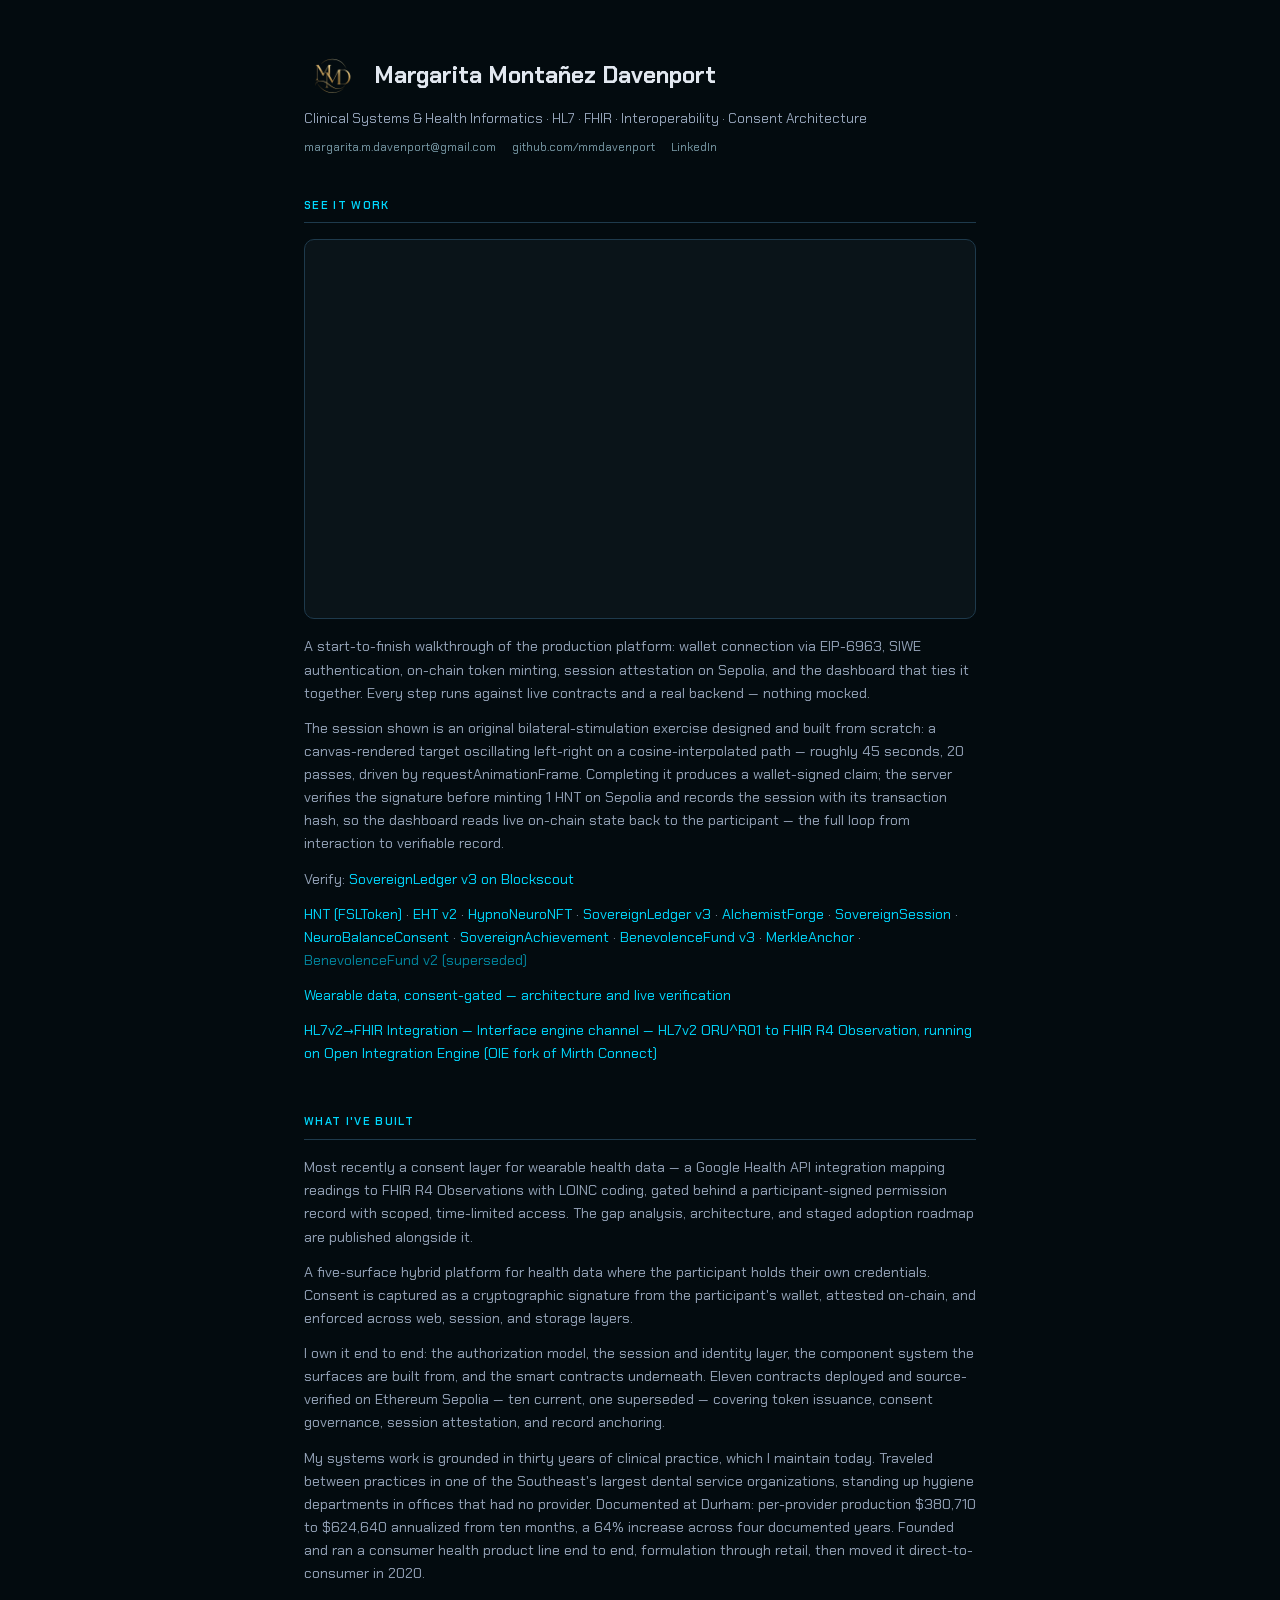
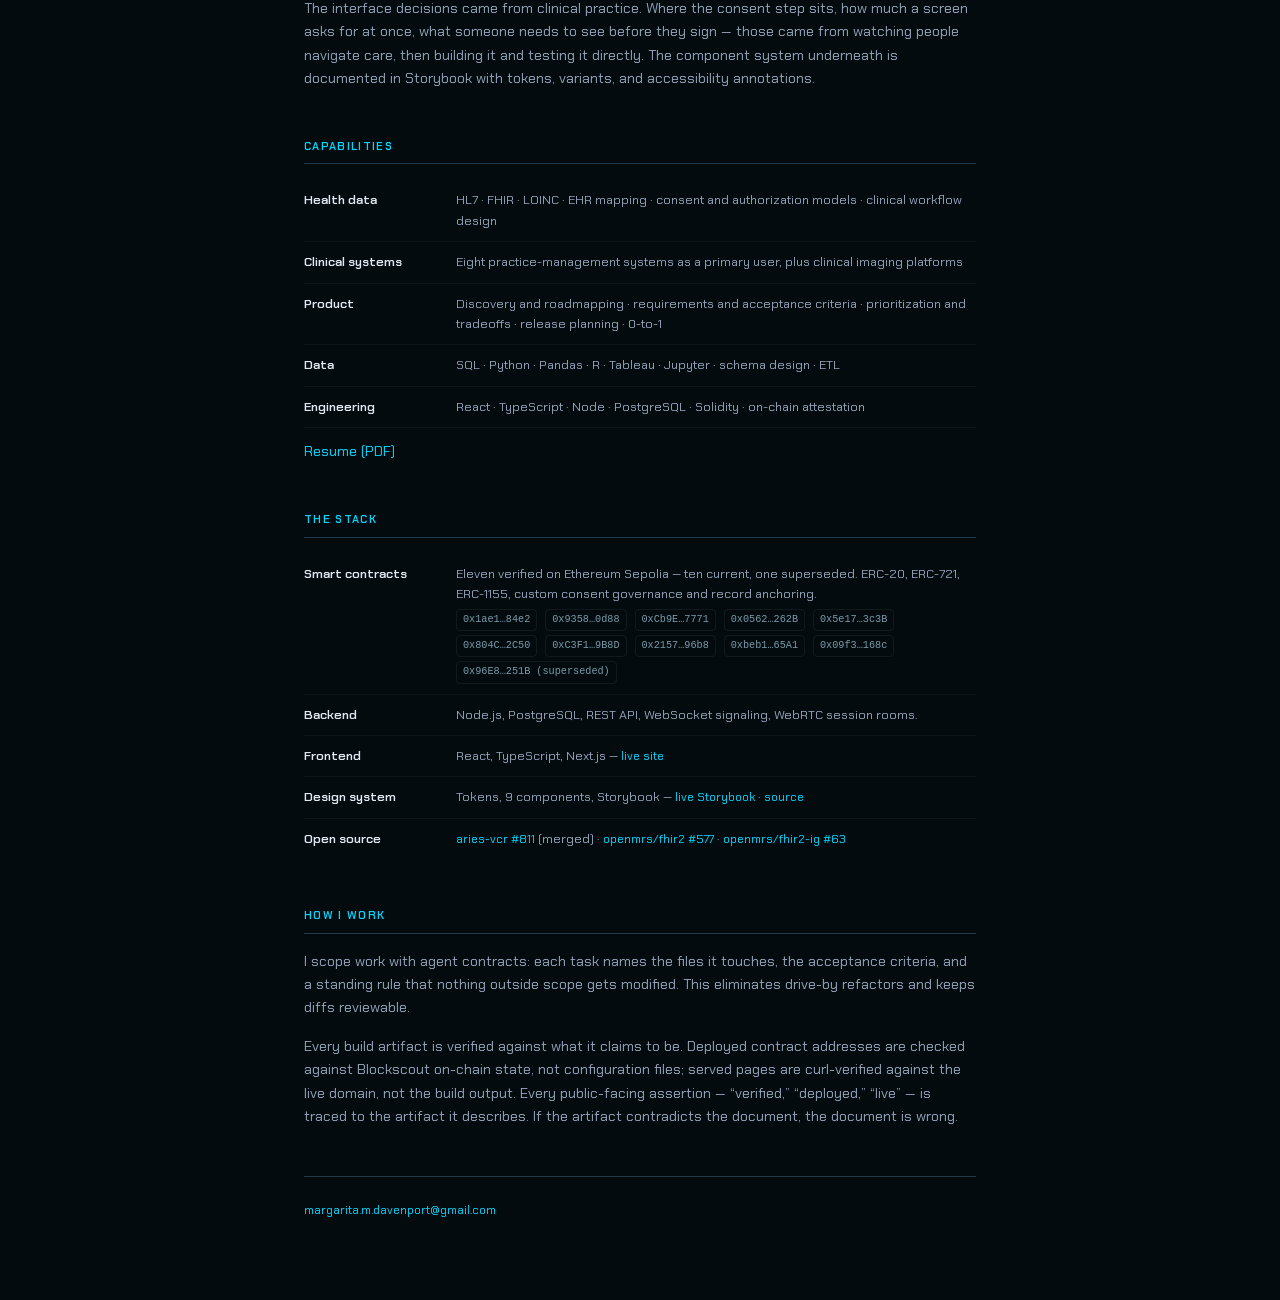
==== index.html @ b3145456 "SovereignLedger v3 address and Blockscout link (v2 superseded) Co-Authored-By: Claude Opus 5.5 (1M c" ====
<!DOCTYPE html>
<html lang="en">
<head>
<meta charset="UTF-8">
<meta name="viewport" content="width=device-width, initial-scale=1.0">
<title>Margarita Montañez Davenport</title>
<link href="https://fonts.googleapis.com/css2?family=Chakra+Petch:wght@400;500;600;700&display=swap" rel="stylesheet">
<link rel="stylesheet" href="style.css">
</head>
<body>

<!-- 1. HEADER -->
<header>
  <div class="brand">
    <a href="/"><img src="assets/mmd-monogram.webp" alt="MMD monogram" width="56" height="56"></a>
    <h1>Margarita Montañez Davenport</h1>
  </div>
  <div class="subtitle">Clinical Systems &amp; Health Informatics · HL7 · FHIR · Interoperability · Consent Architecture</div>
  <div class="contact">
    <a href="mailto:margarita.m.davenport@gmail.com">margarita.m.davenport@gmail.com</a>
    <a href="https://github.com/mmdavenport" target="_blank" rel="noopener">github.com/mmdavenport</a>
    <a href="https://www.linkedin.com/in/mmdavenport" target="_blank" rel="noopener">LinkedIn</a>
  </div>
</header>

<!-- 2. SEE IT WORK -->
<section>
  <h2>See it work</h2>
  <div class="video-wrap">
    <iframe src="https://www.youtube-nocookie.com/embed/gqpqlrMfXGo" title="Full-stack walkthrough" allow="autoplay; encrypted-media" allowfullscreen loading="lazy"></iframe>
  </div>
  <p>
    A start-to-finish walkthrough of the production platform: wallet
    connection via EIP-6963, SIWE authentication, on-chain token minting,
    session attestation on Sepolia, and the dashboard that ties it together.
    Every step runs against live contracts and a real backend &mdash; nothing
    mocked.
  </p>
  <p>
    The session shown is an original bilateral-stimulation exercise designed and
    built from scratch: a canvas-rendered target oscillating left-right on a
    cosine-interpolated path &mdash; roughly 45 seconds, 20 passes, driven by
    requestAnimationFrame. Completing it produces a wallet-signed claim; the
    server verifies the signature before minting 1 HNT on Sepolia and records the
    session with its transaction hash, so the dashboard reads live on-chain state
    back to the participant &mdash; the full loop from interaction to verifiable record.
  </p>
  <p>
    Verify: <a href="https://eth-sepolia.blockscout.com/address/0x0562E4BD813250C65518e911d8624A8A8415262B" target="_blank" rel="noopener">SovereignLedger v3 on Blockscout</a>
  </p>
  <p style="font-size:0.85rem">
    <a href="https://eth-sepolia.blockscout.com/address/0x1ae1e10929f008d1f9883ce574a318abd86084e2" target="_blank" rel="noopener">HNT (FSLToken)</a> &middot;
    <a href="https://eth-sepolia.blockscout.com/address/0x93583a7A24e50075c79b06db0be8Cf4D45B0bd88" target="_blank" rel="noopener">EHT v2</a> &middot;
    <a href="https://eth-sepolia.blockscout.com/address/0xCb9EcB00574DB29976c7C54045d443666D5C7771" target="_blank" rel="noopener">HypnoNeuroNFT</a> &middot;
    <a href="https://eth-sepolia.blockscout.com/address/0x0562E4BD813250C65518e911d8624A8A8415262B" target="_blank" rel="noopener">SovereignLedger v3</a> &middot;
    <a href="https://eth-sepolia.blockscout.com/address/0x5e1757441D7d4a29788e6A59892d9F159DAB3c3B" target="_blank" rel="noopener">AlchemistForge</a> &middot;
    <a href="https://eth-sepolia.blockscout.com/address/0xbeb13A360C6F0C77Ea3af3650Ab9762a1B9965A1" target="_blank" rel="noopener">SovereignSession</a> &middot;
    <a href="https://eth-sepolia.blockscout.com/address/0x21571805e57f792b66604b140a45D8C1b2E196b8" target="_blank" rel="noopener">NeuroBalanceConsent</a> &middot;
    <a href="https://eth-sepolia.blockscout.com/address/0xC3F11d2F1F12bB96b9DCF7e8f85e9704D2869B8D" target="_blank" rel="noopener">SovereignAchievement</a> &middot;
    <a href="https://eth-sepolia.blockscout.com/address/0x804C41CA6A688a33A0FC33F8B13Dab5C02Fa2C50" target="_blank" rel="noopener">BenevolenceFund v3</a> &middot;
    <a href="https://eth-sepolia.blockscout.com/address/0x09f318717B44a22919Bd0B0EA445A41Ad889168c" target="_blank" rel="noopener">MerkleAnchor</a> &middot;
    <a href="https://eth-sepolia.blockscout.com/address/0x96E8006a1fBB693B55fFf6254B8BF19EC605251B" target="_blank" rel="noopener" style="opacity:0.6">BenevolenceFund v2 (superseded)</a>
  </p>
  <p style="font-size:0.85rem">
    <a href="https://wearable-fhir.vercel.app" target="_blank" rel="noopener">Wearable data, consent-gated &mdash; architecture and live verification</a>
  </p>
  <p style="font-size:0.85rem">
    <a href="https://evidence.futuresystemslab.io/hl7-fhir" target="_blank" rel="noopener">HL7v2→FHIR Integration &mdash; Interface engine channel — HL7v2 ORU^R01 to FHIR R4 Observation, running on Open Integration Engine (OIE fork of Mirth Connect)</a>
  </p>
</section>

<!-- WHAT I'VE BUILT -->
<section>
  <h2>What I've built</h2>
  <p>
    Most recently a consent layer for wearable health data — a Google Health API integration mapping readings to FHIR R4 Observations with LOINC coding, gated behind a participant-signed permission record with scoped, time-limited access. The gap analysis, architecture, and staged adoption roadmap are published alongside it.
  </p>
  <p>
    A five-surface hybrid platform for health data where the participant holds
    their own credentials. Consent is captured as a cryptographic signature
    from the participant's wallet, attested on-chain, and enforced across
    web, session, and storage layers.
  </p>
  <p>
    I own it end to end: the authorization model, the session and identity
    layer, the component system the surfaces are built from, and the smart
    contracts underneath. Eleven contracts deployed and source-verified on Ethereum Sepolia &mdash;
    ten current, one superseded &mdash; covering token issuance, consent
    governance, session attestation, and record anchoring.
  </p>
  <p>
    My systems work is grounded in thirty years of clinical practice, which I maintain today. Traveled between practices in one of the Southeast's largest dental service organizations, standing up hygiene departments in offices that had no provider. Documented at Durham: per-provider production $380,710 to $624,640 annualized from ten months, a 64% increase across four documented years. Founded and ran a consumer health product line end to end, formulation through retail, then moved it direct-to-consumer in 2020.
  </p>
  <p>
    The interface decisions came from clinical practice. Where the consent step sits, how much a screen asks
    for at once, what someone needs to see before they sign &mdash; those came
    from watching people navigate care, then building it and testing it
    directly. The component system underneath is documented in Storybook
    with tokens, variants, and accessibility annotations.
  </p>
</section>

<!-- CAPABILITIES -->
<section>
  <h2>Capabilities</h2>
  <div class="stack-row">
    <div class="stack-label">Health data</div>
    <div class="stack-detail">HL7 · FHIR · LOINC · EHR mapping · consent and authorization models · clinical workflow design</div>
  </div>
  <div class="stack-row">
    <div class="stack-label">Clinical systems</div>
    <div class="stack-detail">Eight practice-management systems as a primary user, plus clinical imaging platforms</div>
  </div>
  <div class="stack-row">
    <div class="stack-label">Product</div>
    <div class="stack-detail">Discovery and roadmapping · requirements and acceptance criteria · prioritization and tradeoffs · release planning · 0-to-1</div>
  </div>
  <div class="stack-row">
    <div class="stack-label">Data</div>
    <div class="stack-detail">SQL · Python · Pandas · R · Tableau · Jupyter · schema design · ETL</div>
  </div>
  <div class="stack-row">
    <div class="stack-label">Engineering</div>
    <div class="stack-detail">React · TypeScript · Node · PostgreSQL · Solidity · on-chain attestation</div>
  </div>
  <p style="margin-top:12px"><a href="/resume.pdf" target="_blank" rel="noopener">Resume (PDF)</a></p>
</section>

<!-- 3. THE STACK -->
<section>
  <h2>The stack</h2>

  <div class="stack-row">
    <div class="stack-label">Smart contracts</div>
    <div class="stack-detail">
      Eleven verified on Ethereum Sepolia &mdash; ten current, one superseded. ERC-20, ERC-721, ERC-1155, custom consent governance and record anchoring.
      <div class="contracts">
        <a href="https://eth-sepolia.blockscout.com/address/0x1ae1e10929f008d1f9883ce574a318abd86084e2" target="_blank" title="HypnoNeuroToken (ERC-20)">0x1ae1…84e2</a>
        <a href="https://eth-sepolia.blockscout.com/address/0x93583a7A24e50075c79b06db0be8Cf4D45B0bd88" target="_blank" title="EHTv2 (ERC-20)">0x9358…0d88</a>
        <a href="https://eth-sepolia.blockscout.com/address/0xCb9EcB00574DB29976c7C54045d443666D5C7771" target="_blank" title="HypnoNeuroNFT (ERC-721)">0xCb9E…7771</a>
        <a href="https://eth-sepolia.blockscout.com/address/0x0562E4BD813250C65518e911d8624A8A8415262B" target="_blank" title="Session attestation">0x0562…262B</a>
        <a href="https://eth-sepolia.blockscout.com/address/0x5e1757441D7d4a29788e6A59892d9F159DAB3c3B" target="_blank" title="AlchemistForge">0x5e17…3c3B</a>
        <a href="https://eth-sepolia.blockscout.com/address/0x804C41CA6A688a33A0FC33F8B13Dab5C02Fa2C50" target="_blank" title="BenevolenceFund v3">0x804C…2C50</a>
        <a href="https://eth-sepolia.blockscout.com/address/0xC3F11d2F1F12bB96b9DCF7e8f85e9704D2869B8D" target="_blank" title="Achievement credentials (ERC-1155)">0xC3F1…9B8D</a>
        <a href="https://eth-sepolia.blockscout.com/address/0x21571805e57f792b66604b140a45D8C1b2E196b8" target="_blank" title="NeuroBalanceConsent">0x2157…96b8</a>
        <a href="https://eth-sepolia.blockscout.com/address/0xbeb13A360C6F0C77Ea3af3650Ab9762a1B9965A1" target="_blank" title="SovereignSession">0xbeb1…65A1</a>
        <a href="https://eth-sepolia.blockscout.com/address/0x09f318717B44a22919Bd0B0EA445A41Ad889168c" target="_blank" title="MerkleAnchor">0x09f3…168c</a>
        <a href="https://eth-sepolia.blockscout.com/address/0x96E8006a1fBB693B55fFf6254B8BF19EC605251B" target="_blank" title="BenevolenceFund v2 (superseded)">0x96E8…251B (superseded)</a>
      </div>
    </div>
  </div>

  <div class="stack-row">
    <div class="stack-label">Backend</div>
    <div class="stack-detail">Node.js, PostgreSQL, REST API, WebSocket signaling, WebRTC session rooms.</div>
  </div>

  <div class="stack-row">
    <div class="stack-label">Frontend</div>
    <div class="stack-detail">
      React, TypeScript, Next.js &mdash;
      <a href="https://encrypthealth.io" target="_blank" rel="noopener">live site</a>
    </div>
  </div>

  <div class="stack-row">
    <div class="stack-label">Design system</div>
    <div class="stack-detail">
      Tokens, 9 components, Storybook &mdash;
      <a href="https://ui-kit-lime-tau.vercel.app" target="_blank" rel="noopener">live Storybook</a>
      &middot;
      <a href="https://github.com/mmdavenport/ui-kit" target="_blank" rel="noopener">source</a>
    </div>
  </div>

  <div class="stack-row">
    <div class="stack-label">Open source</div>
    <div class="stack-detail">
      <a href="https://github.com/bcgov/aries-vcr/pull/811" target="_blank" rel="noopener">aries-vcr #811</a> (merged) &middot;
      <a href="https://github.com/openmrs/openmrs-module-fhir2/pull/577" target="_blank" rel="noopener">openmrs/fhir2 #577</a> &middot;
      <a href="https://github.com/openmrs/openmrs-contrib-fhir2-ig/pull/63" target="_blank" rel="noopener">openmrs/fhir2-ig #63</a>
    </div>
  </div>
</section>

<!-- 4. HOW I WORK -->
<section class="method">
  <h2>How I work</h2>
  <p>
    I scope work with agent contracts: each task names the files it touches,
    the acceptance criteria, and a standing rule that nothing outside scope
    gets modified. This eliminates drive-by refactors and keeps diffs
    reviewable.
  </p>
  <p>
    Every build artifact is verified against what it claims to be. Deployed
    contract addresses are checked against Blockscout on-chain state, not
    configuration files; served pages are curl-verified against the live domain,
    not the build output. Every public-facing assertion &mdash;
    &ldquo;verified,&rdquo; &ldquo;deployed,&rdquo; &ldquo;live&rdquo; &mdash;
    is traced to the artifact it describes. If the artifact contradicts the
    document, the document is wrong.
  </p>
</section>

<!-- 5. FOOTER -->
<footer>
  <a href="mailto:margarita.m.davenport@gmail.com">margarita.m.davenport@gmail.com</a>
</footer>

</body>
</html>
---- style.css ----
*, *::before, *::after { box-sizing: border-box; margin: 0; padding: 0; }

:root {
  --navy: #0B1120;
  --dark: #030B0F;
  --card: #0A1419;
  --cyan: #00F0FF;
  --accent: #00D9FF;
  --gold: #F2C94C;
  --green: #22C55E;
  --red: #FF4444;
  --fg: #E2E8F0;
  --muted: #94A3B8;
  --dim: #7A9BA8;
  --border: #1E3A4C;
  --font: 'Chakra Petch', system-ui, sans-serif;
  --mono: 'Courier New', monospace;
}

html { font-size: 17px; }

body {
  background: var(--dark);
  color: var(--fg);
  font-family: var(--font);
  line-height: 1.6;
  -webkit-font-smoothing: antialiased;
  max-width: 720px;
  margin: 0 auto;
  padding: 48px 24px 80px;
}

a { color: var(--accent); text-decoration: none; }
a:hover { text-decoration: underline; }

h1 {
  font-size: 1.375rem;
  font-weight: 700;
  color: var(--fg);
  margin-bottom: 4px;
}

h2 {
  font-size: 0.65rem;
  font-weight: 600;
  letter-spacing: 0.12em;
  text-transform: uppercase;
  color: var(--accent);
  margin-bottom: 16px;
  padding-bottom: 8px;
  border-bottom: 1px solid var(--border);
}

p { font-size: 0.85rem; color: var(--muted); margin-bottom: 12px; }

section { margin-bottom: 48px; }

.contact {
  font-size: 0.7rem;
  color: var(--dim);
  display: flex;
  flex-wrap: wrap;
  gap: 6px 16px;
  margin-top: 6px;
  margin-bottom: 40px;
}

.contact a { color: var(--dim); }
.contact a:hover { color: var(--accent); }

.brand {
  display: flex;
  align-items: center;
  gap: 14px;
  margin-bottom: 4px;
}
.brand img { display: block; height: 56px; width: auto; }
.brand h1 { margin-bottom: 0; }

.subtitle {
  font-size: 0.8rem;
  color: var(--muted);
  font-weight: 400;
  margin-bottom: 8px;
}

.video-wrap {
  position: relative;
  width: 100%;
  padding-top: 56.25%;
  background: var(--card);
  border: 1px solid var(--border);
  border-radius: 10px;
  overflow: hidden;
  margin-bottom: 16px;
}
.video-wrap iframe {
  position: absolute;
  inset: 0;
  width: 100%;
  height: 100%;
  border: none;
}

.stack-row {
  display: flex;
  gap: 12px;
  align-items: baseline;
  padding: 10px 0;
  border-bottom: 1px solid rgba(255,255,255,0.04);
  font-size: 0.8rem;
}
.stack-row:last-child { border-bottom: none; }

.stack-label {
  color: var(--fg);
  font-weight: 600;
  width: 140px;
  flex-shrink: 0;
  font-size: 0.75rem;
}
.stack-detail { color: var(--muted); font-size: 0.75rem; }
.stack-detail a { font-size: 0.7rem; }

.contracts {
  display: flex;
  flex-wrap: wrap;
  gap: 4px 8px;
  margin-top: 4px;
}
.contracts a {
  font-family: var(--mono);
  font-size: 0.6rem;
  color: var(--dim);
  padding: 2px 6px;
  border: 1px solid rgba(255,255,255,0.06);
  border-radius: 4px;
}
.contracts a:hover { color: var(--accent); border-color: rgba(0,240,255,0.2); text-decoration: none; }

.method p { margin-bottom: 16px; }

footer {
  margin-top: 48px;
  padding-top: 24px;
  border-top: 1px solid var(--border);
  font-size: 0.7rem;
  color: var(--dim);
}

@media (max-width: 600px) {
  body { padding: 24px 16px 60px; }
  .stack-row { flex-direction: column; gap: 2px; }
  .stack-label { width: auto; }
}
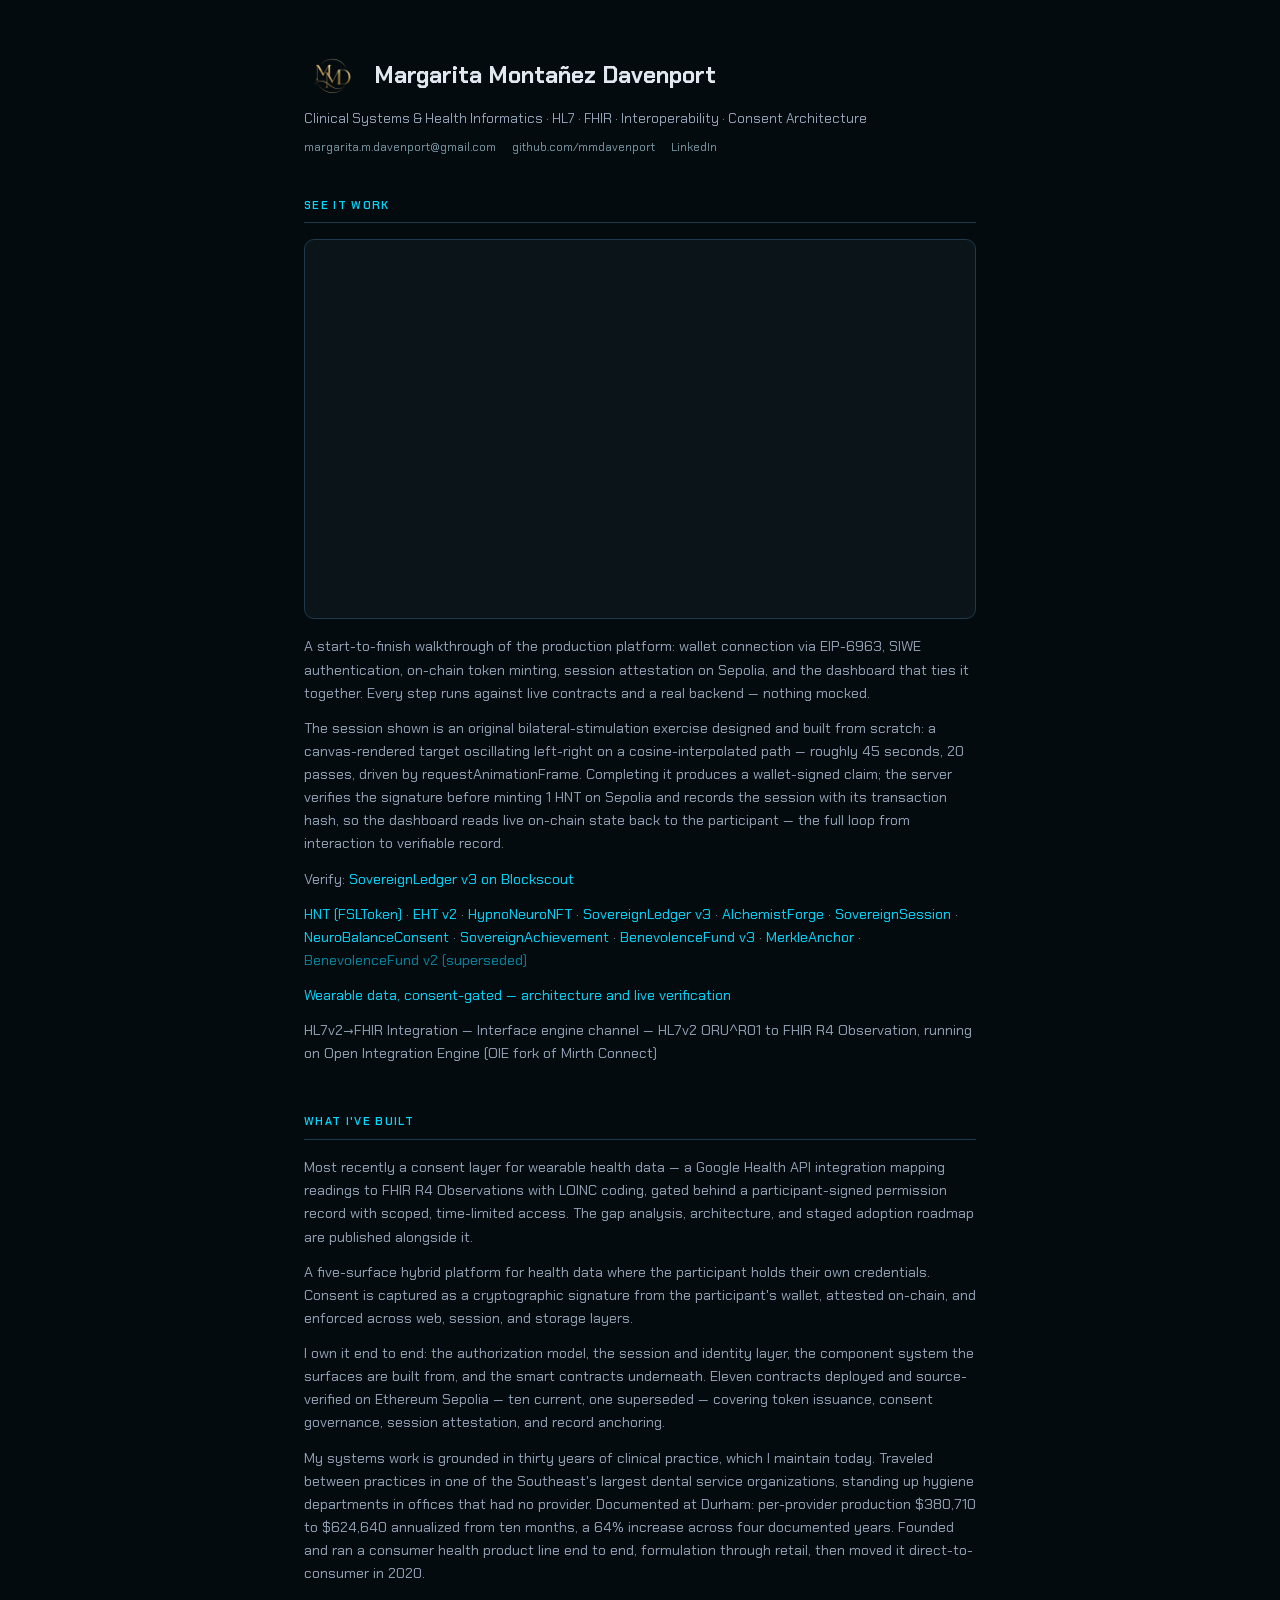
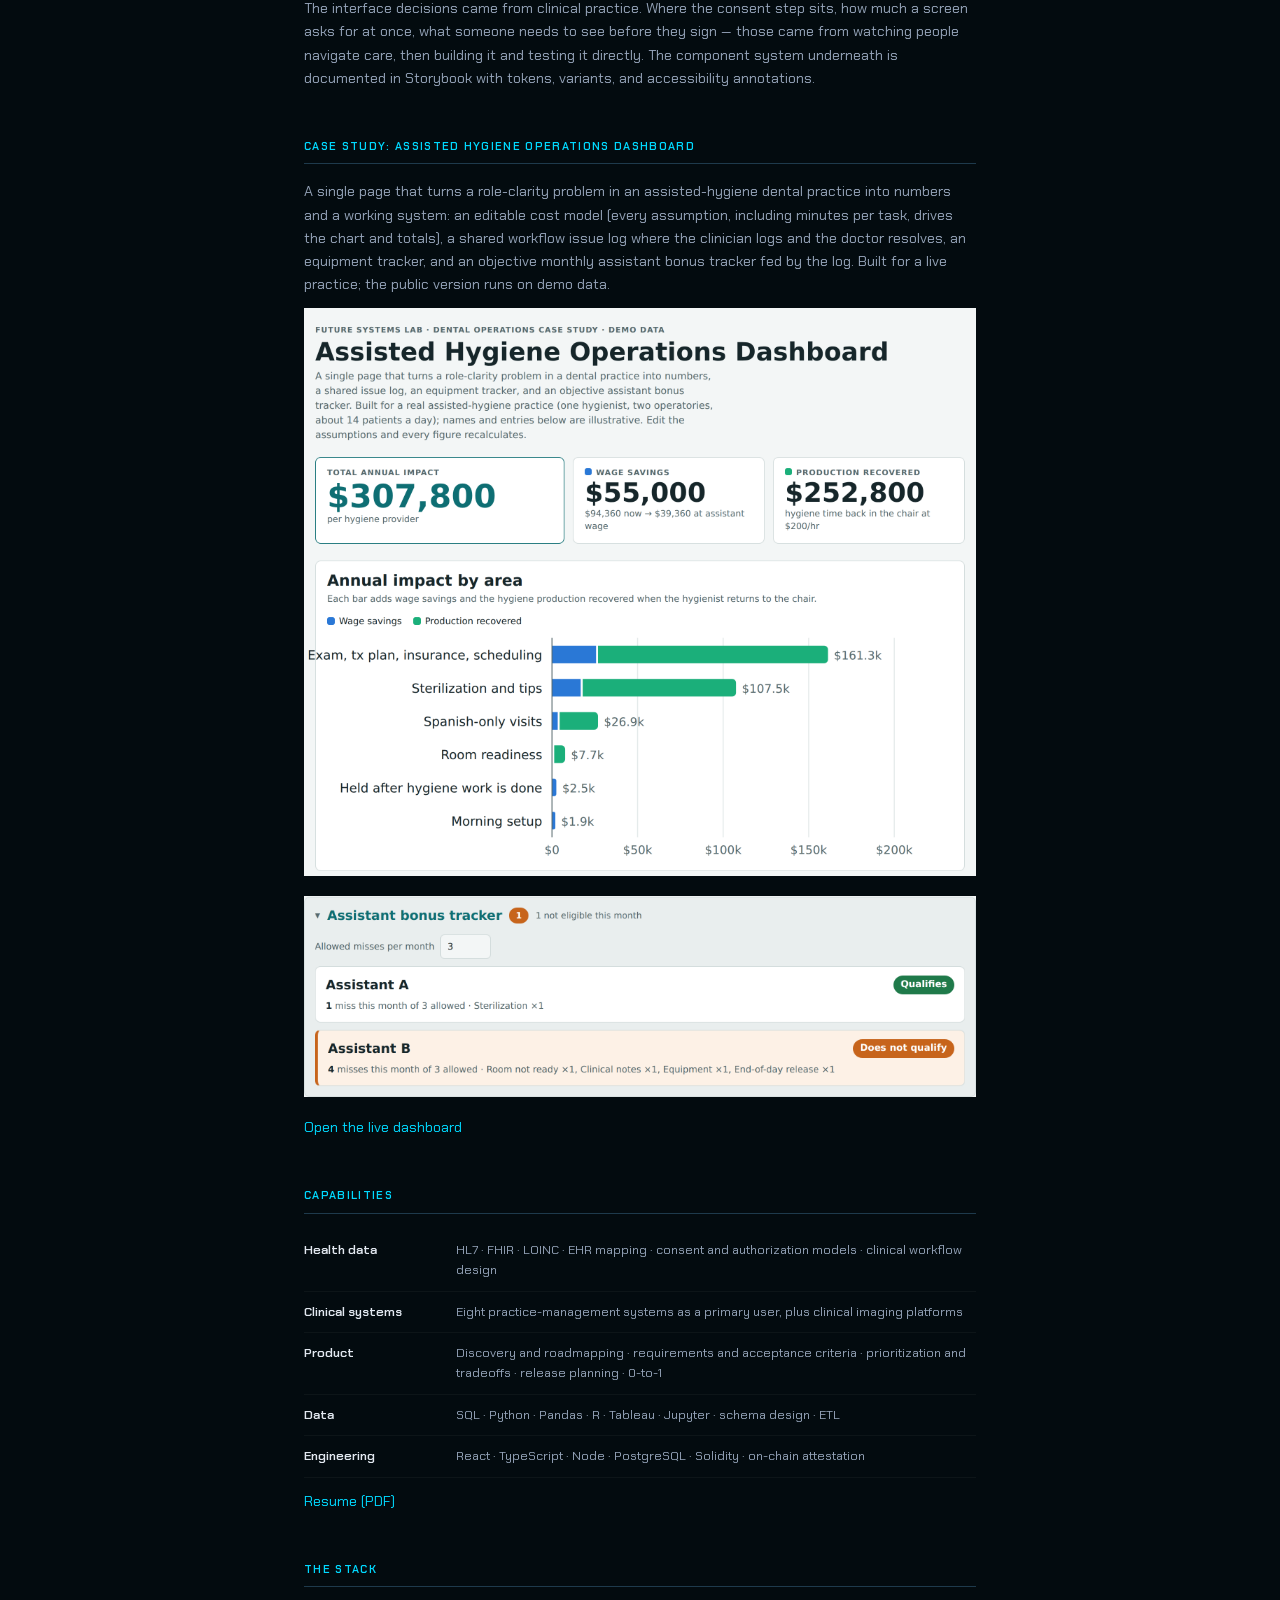
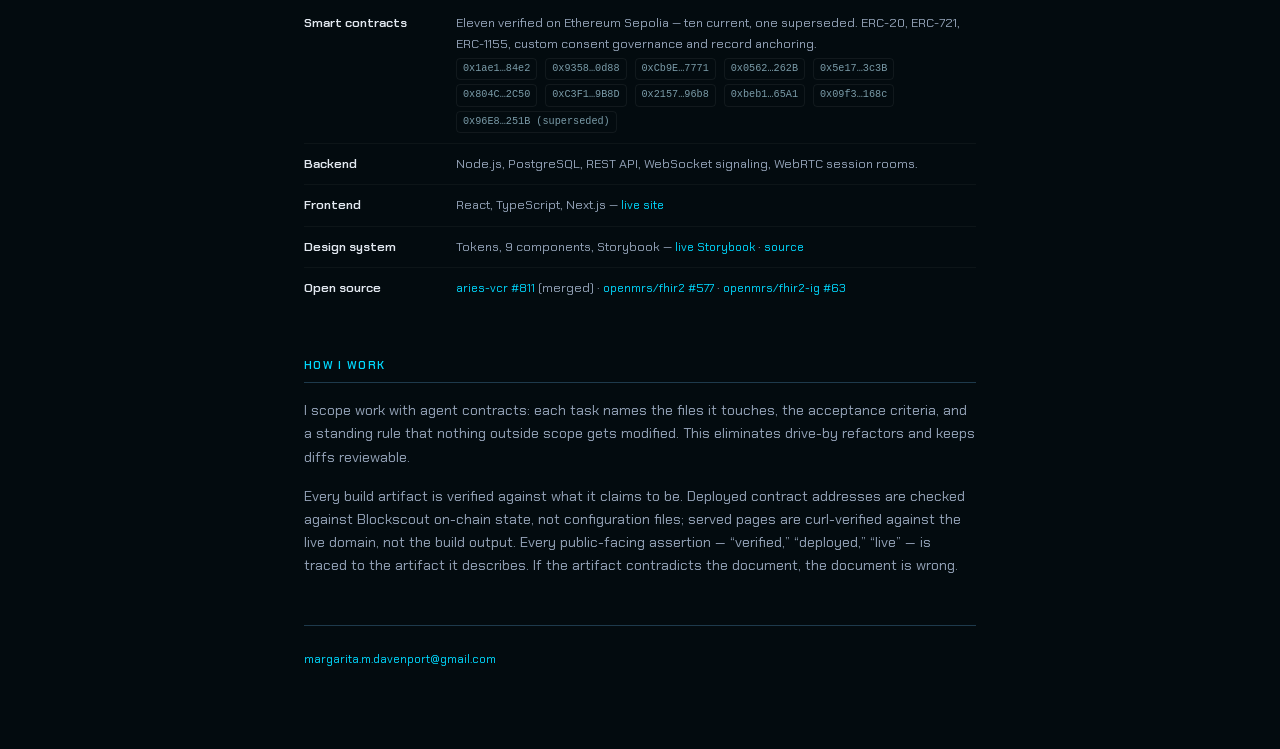
==== commit d44572f6: "Add assisted hygiene dashboard case study; re-point HL7 link Co-Authored-By: Claude Opus 5.5 <norepl" ====
--- a/index.html
+++ b/index.html
@@ -65,7 +65,7 @@
     <a href="https://wearable-fhir.vercel.app" target="_blank" rel="noopener">Wearable data, consent-gated &mdash; architecture and live verification</a>
   </p>
   <p style="font-size:0.85rem">
-    <a href="https://evidence.futuresystemslab.io/hl7-fhir" target="_blank" rel="noopener">HL7v2→FHIR Integration &mdash; Interface engine channel — HL7v2 ORU^R01 to FHIR R4 Observation, running on Open Integration Engine (OIE fork of Mirth Connect)</a>
+    HL7v2→FHIR Integration &mdash; Interface engine channel — HL7v2 ORU^R01 to FHIR R4 Observation, running on Open Integration Engine (OIE fork of Mirth Connect)
   </p>
 </section>
 
@@ -97,6 +97,23 @@
     from watching people navigate care, then building it and testing it
     directly. The component system underneath is documented in Storybook
     with tokens, variants, and accessibility annotations.
+  </p>
+</section>
+
+<!-- CASE STUDY -->
+<section>
+  <h2>Case study: Assisted Hygiene Operations Dashboard</h2>
+  <p>
+    A single page that turns a role-clarity problem in an assisted-hygiene dental practice into numbers and a working system: an editable cost model (every assumption, including minutes per task, drives the chart and totals), a shared workflow issue log where the clinician logs and the doctor resolves, an equipment tracker, and an objective monthly assistant bonus tracker fed by the log. Built for a live practice; the public version runs on demo data.
+  </p>
+  <p>
+    <img src="assets/hygiene-dashboard/02_headline_and_chart.png" alt="Dashboard headline figures and annual impact by area chart, showing wage savings and hygiene production recovered" style="max-width:100%">
+  </p>
+  <p>
+    <img src="assets/hygiene-dashboard/06_assistant_bonus_tracker.png" alt="Assistant bonus tracker showing monthly misses against the allowed limit and whether each assistant qualifies" style="max-width:100%">
+  </p>
+  <p>
+    <a href="https://claude.ai/artifact/9c2KBYzqoWqqvx4gjjiGPq" target="_blank" rel="noopener">Open the live dashboard</a>
   </p>
 </section>
 
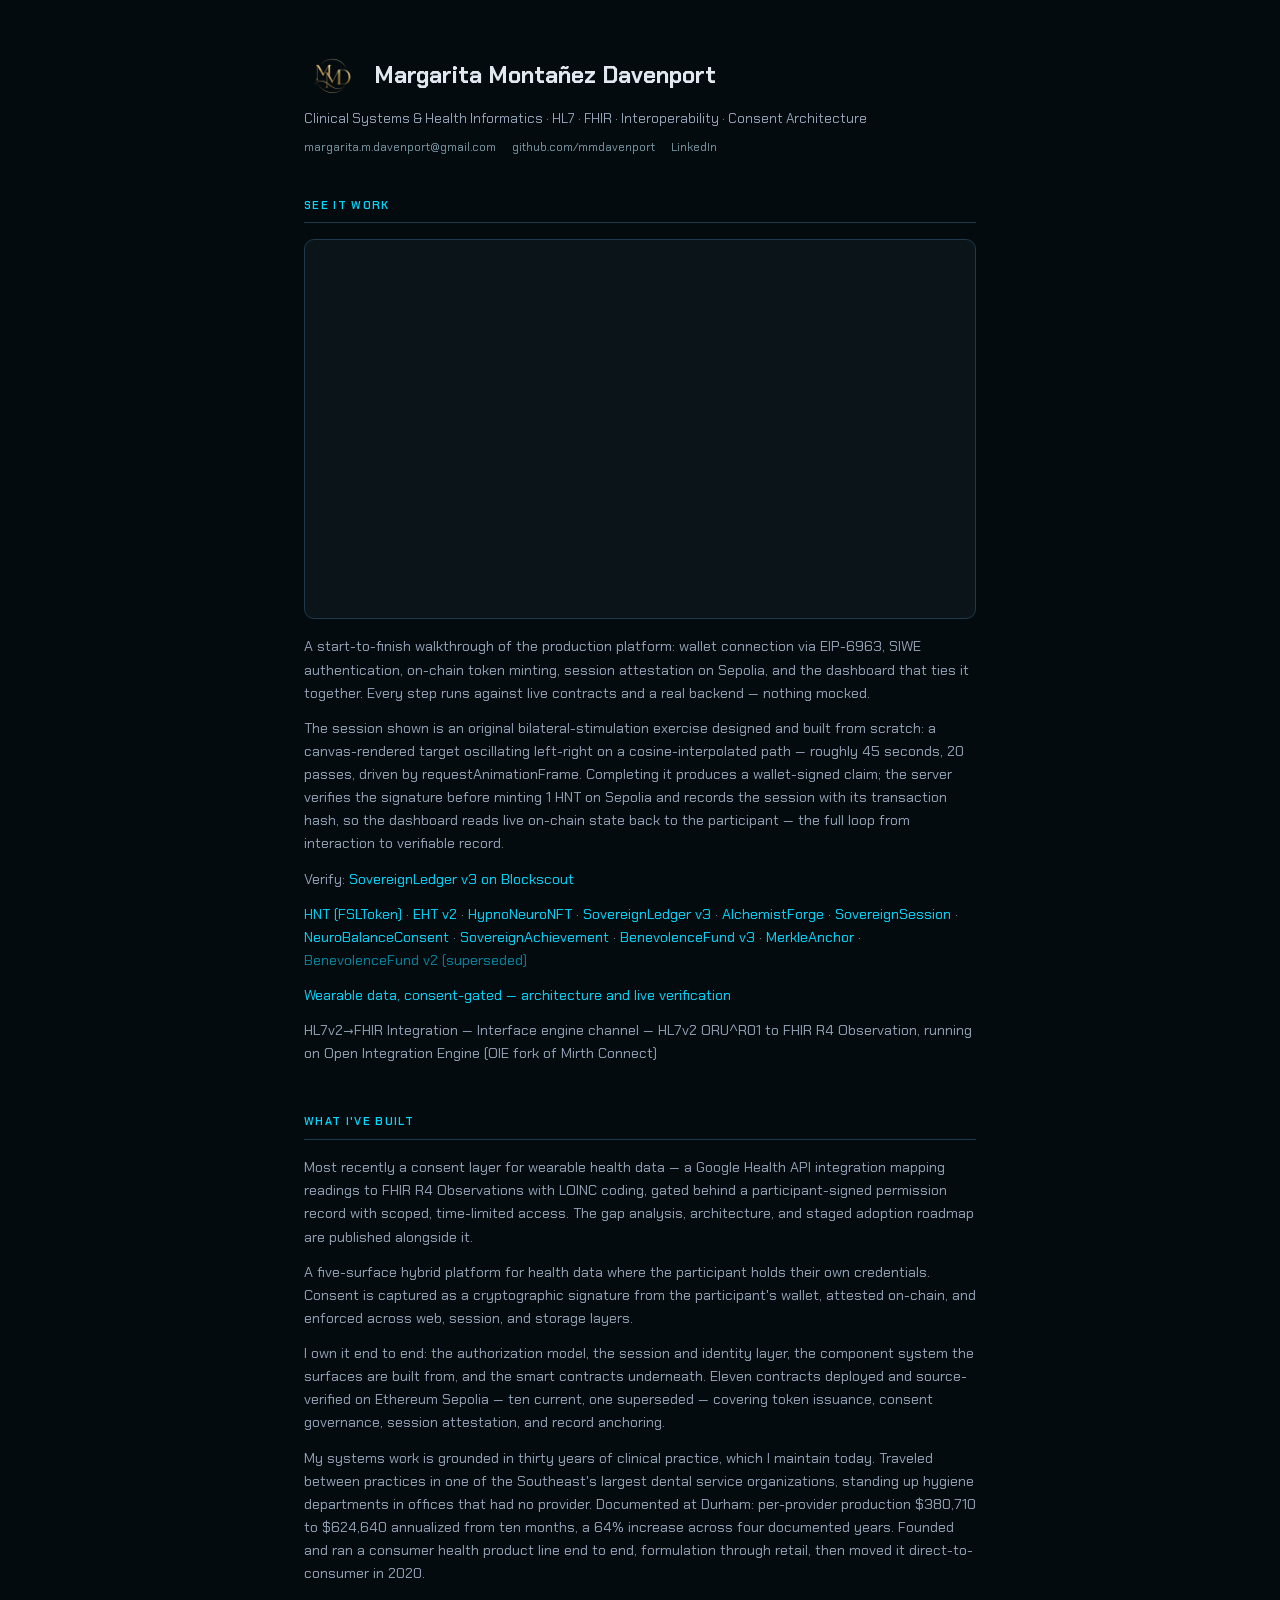
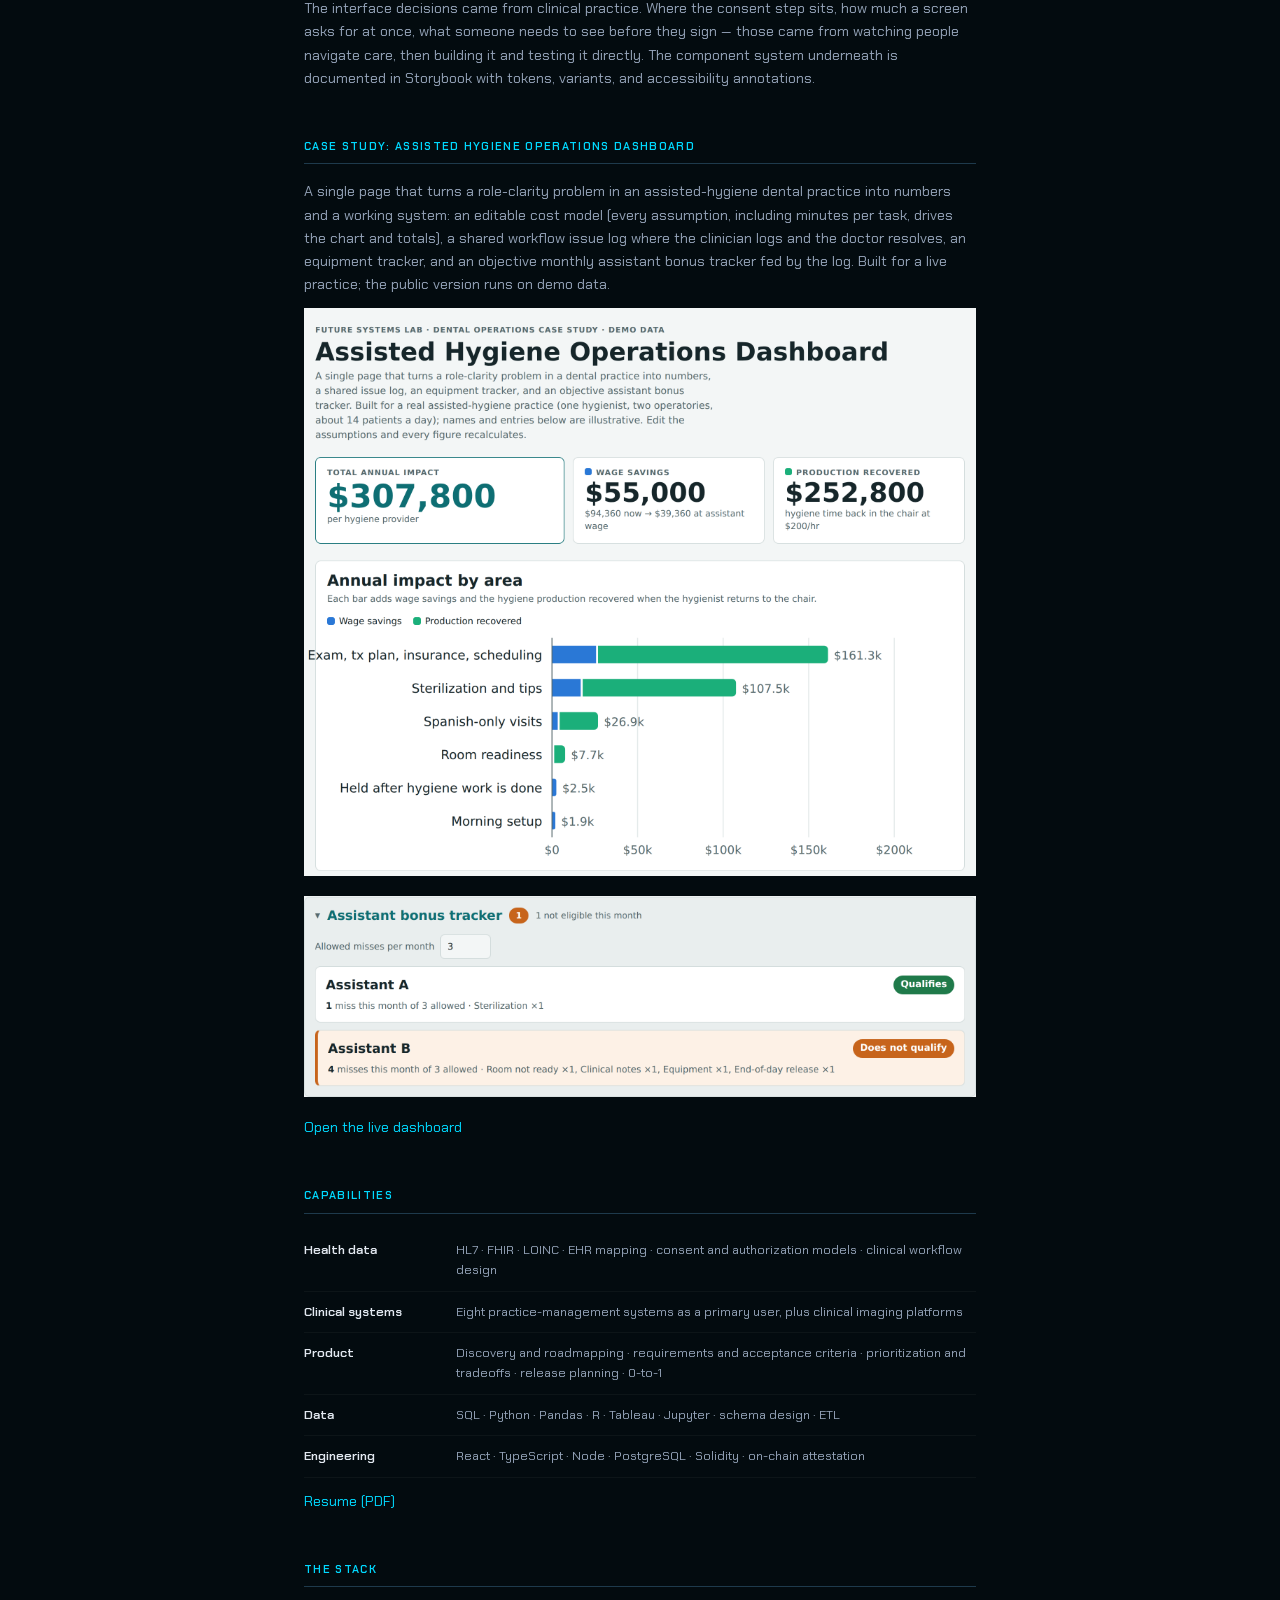
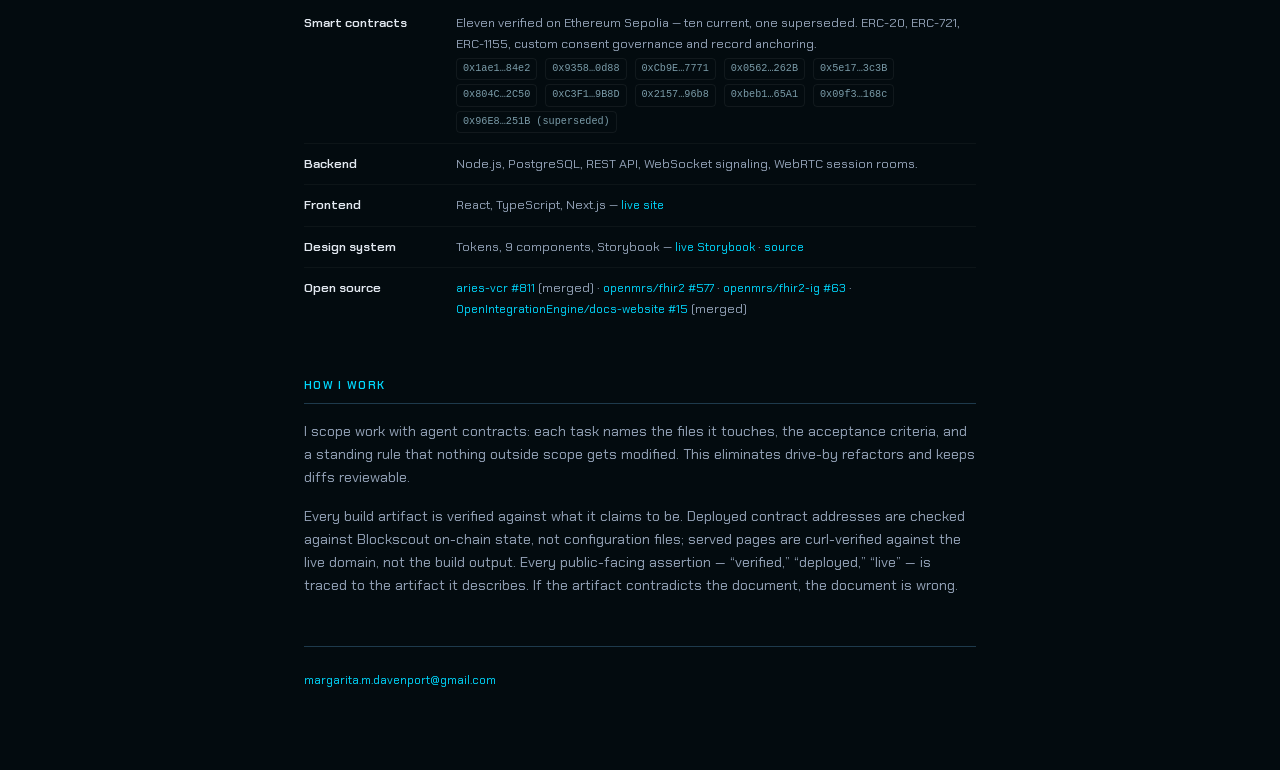
==== commit 4ad3ce3d: "Add OpenIntegrationEngine/docs-website #15 (merged) to Open source Co-Authored-By: Claude Opus 5.5 <" ====
--- a/index.html
+++ b/index.html
@@ -195,7 +195,8 @@
     <div class="stack-detail">
       <a href="https://github.com/bcgov/aries-vcr/pull/811" target="_blank" rel="noopener">aries-vcr #811</a> (merged) &middot;
       <a href="https://github.com/openmrs/openmrs-module-fhir2/pull/577" target="_blank" rel="noopener">openmrs/fhir2 #577</a> &middot;
-      <a href="https://github.com/openmrs/openmrs-contrib-fhir2-ig/pull/63" target="_blank" rel="noopener">openmrs/fhir2-ig #63</a>
+      <a href="https://github.com/openmrs/openmrs-contrib-fhir2-ig/pull/63" target="_blank" rel="noopener">openmrs/fhir2-ig #63</a> &middot;
+      <a href="https://github.com/OpenIntegrationEngine/docs-website/pull/15" target="_blank" rel="noopener">OpenIntegrationEngine/docs-website #15</a> (merged)
     </div>
   </div>
 </section>
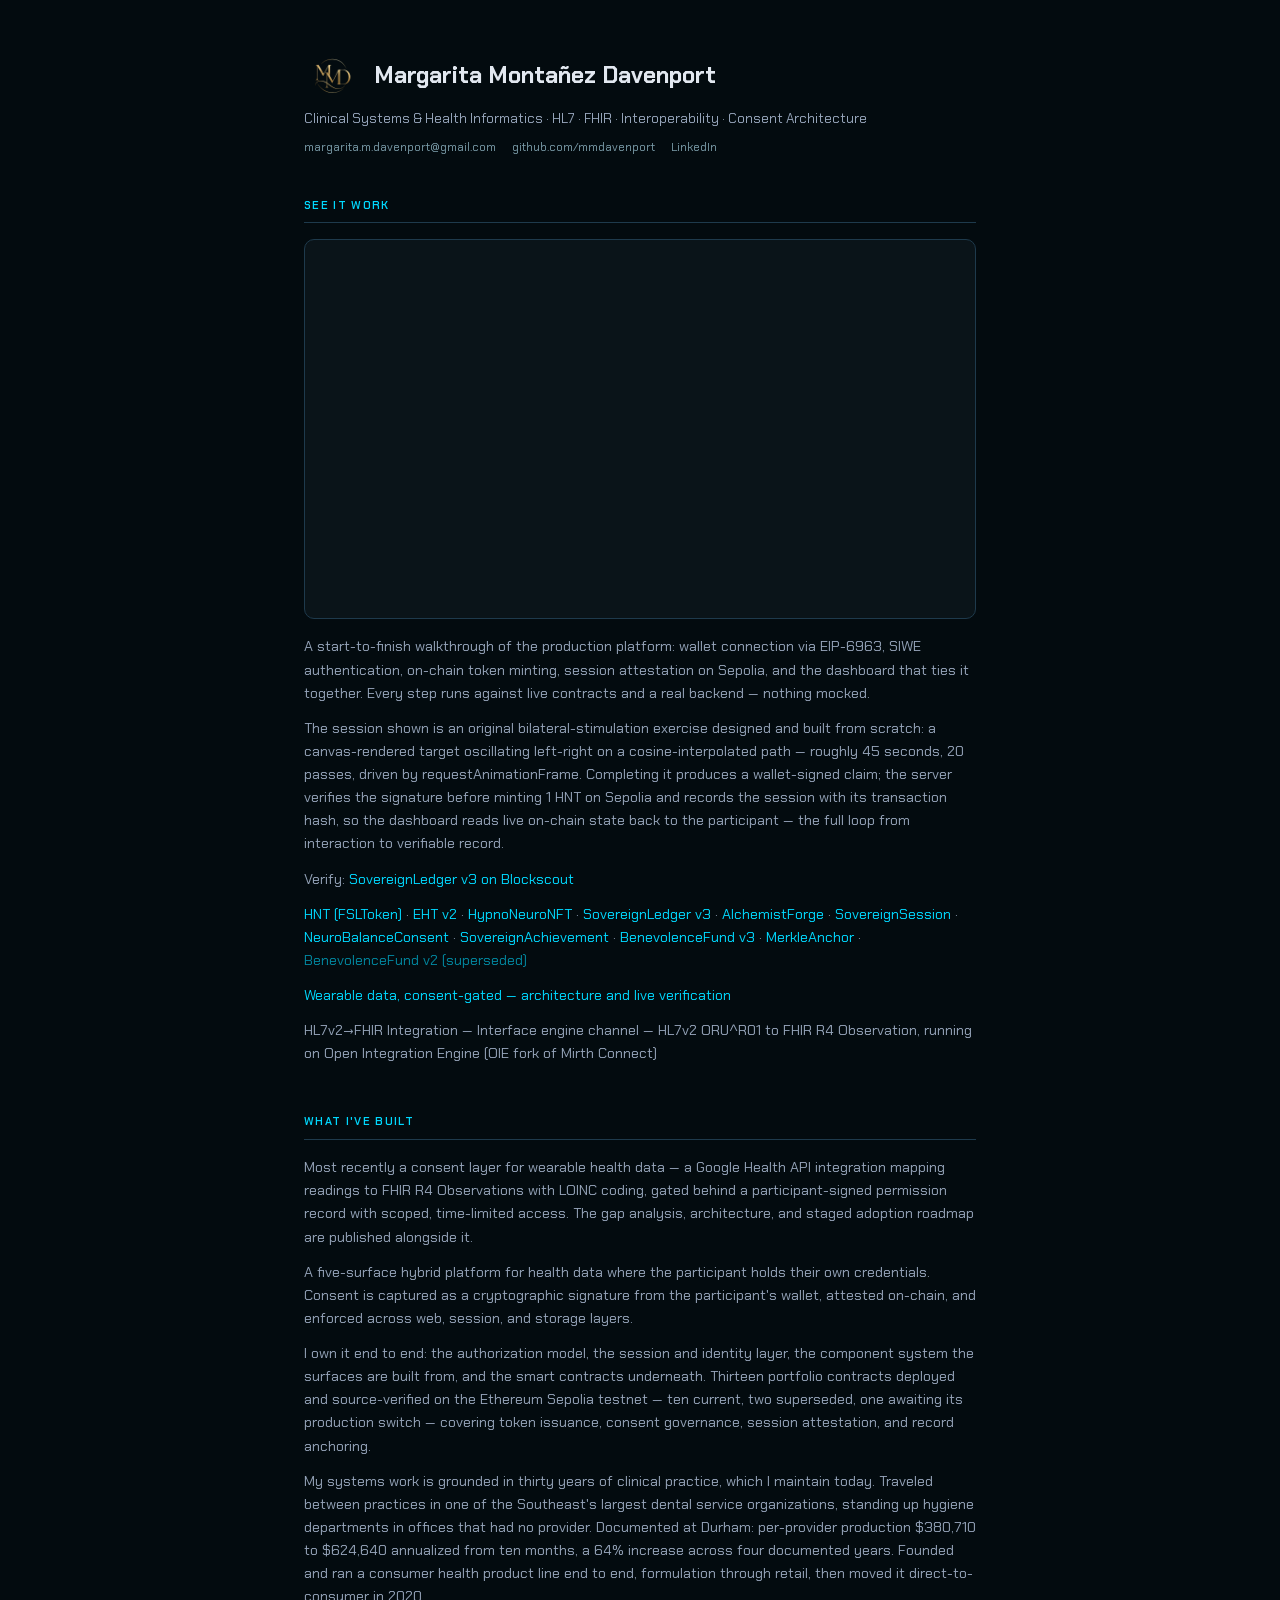
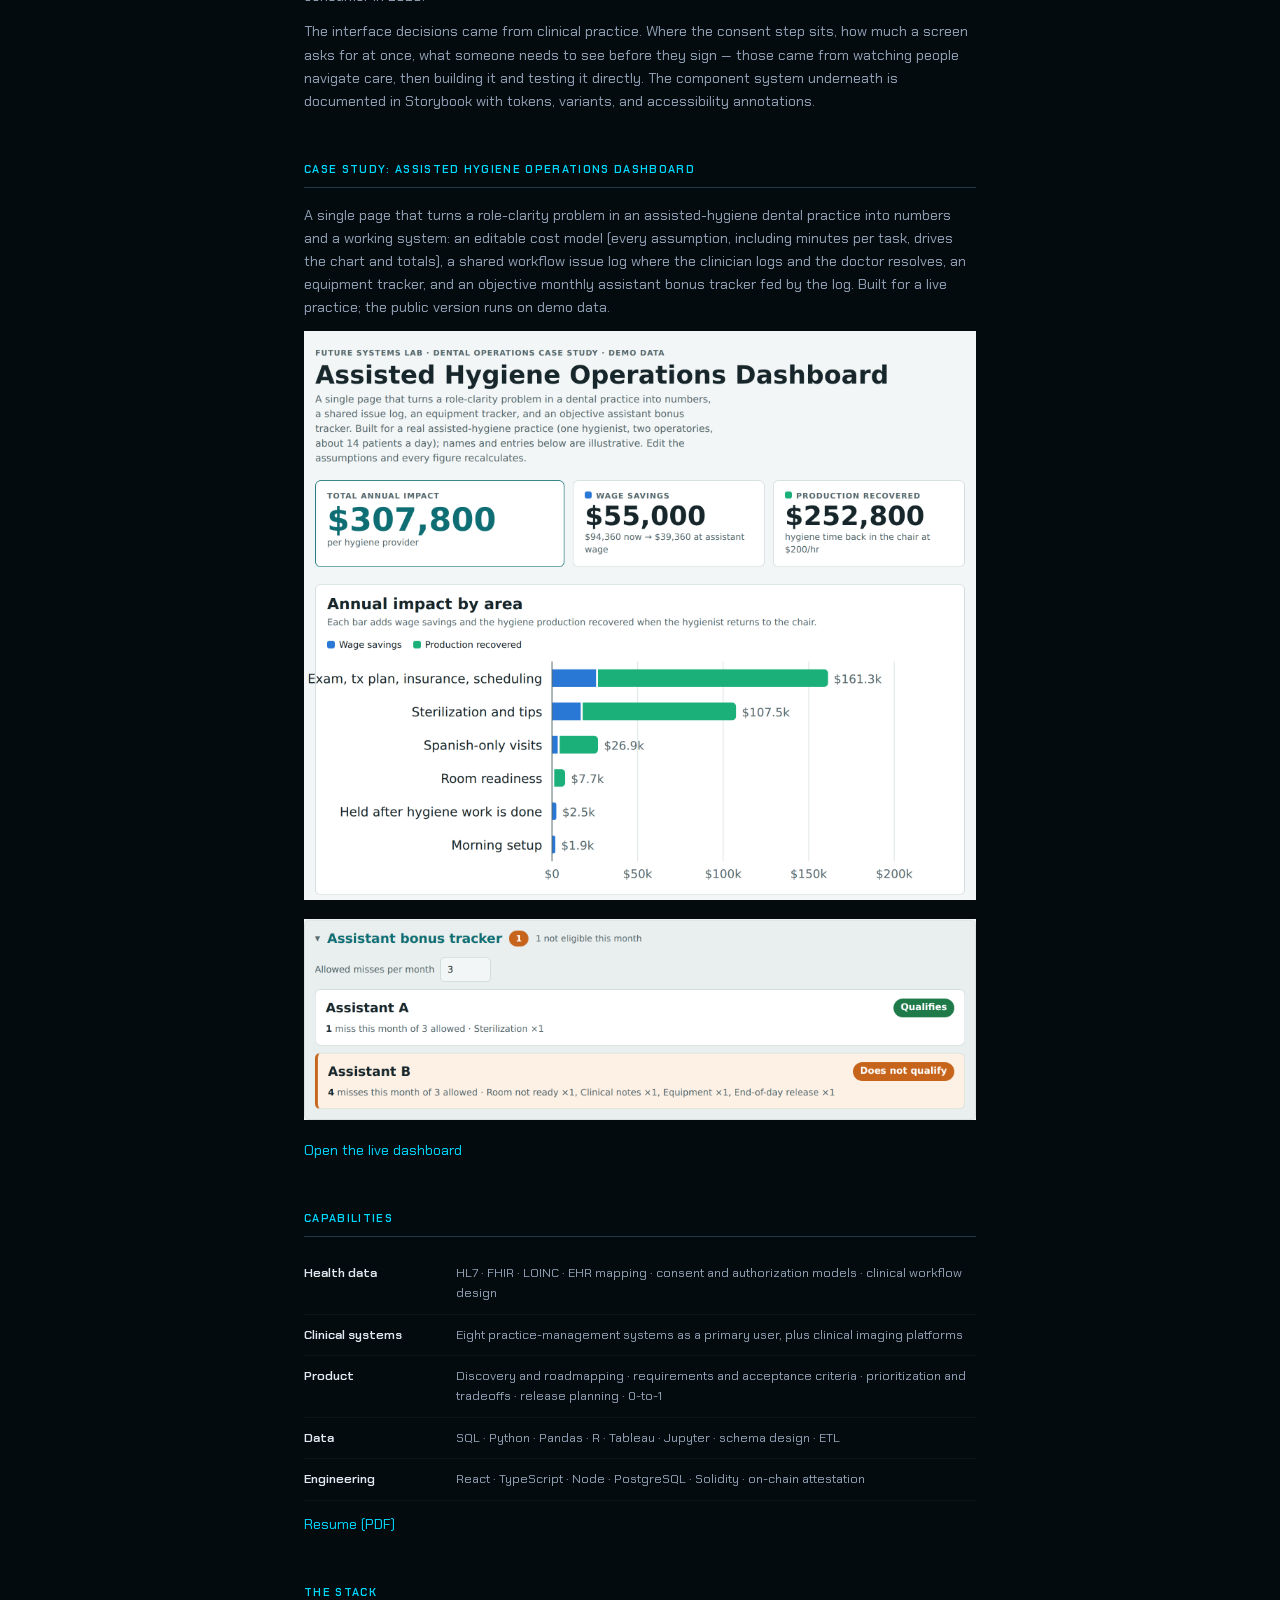
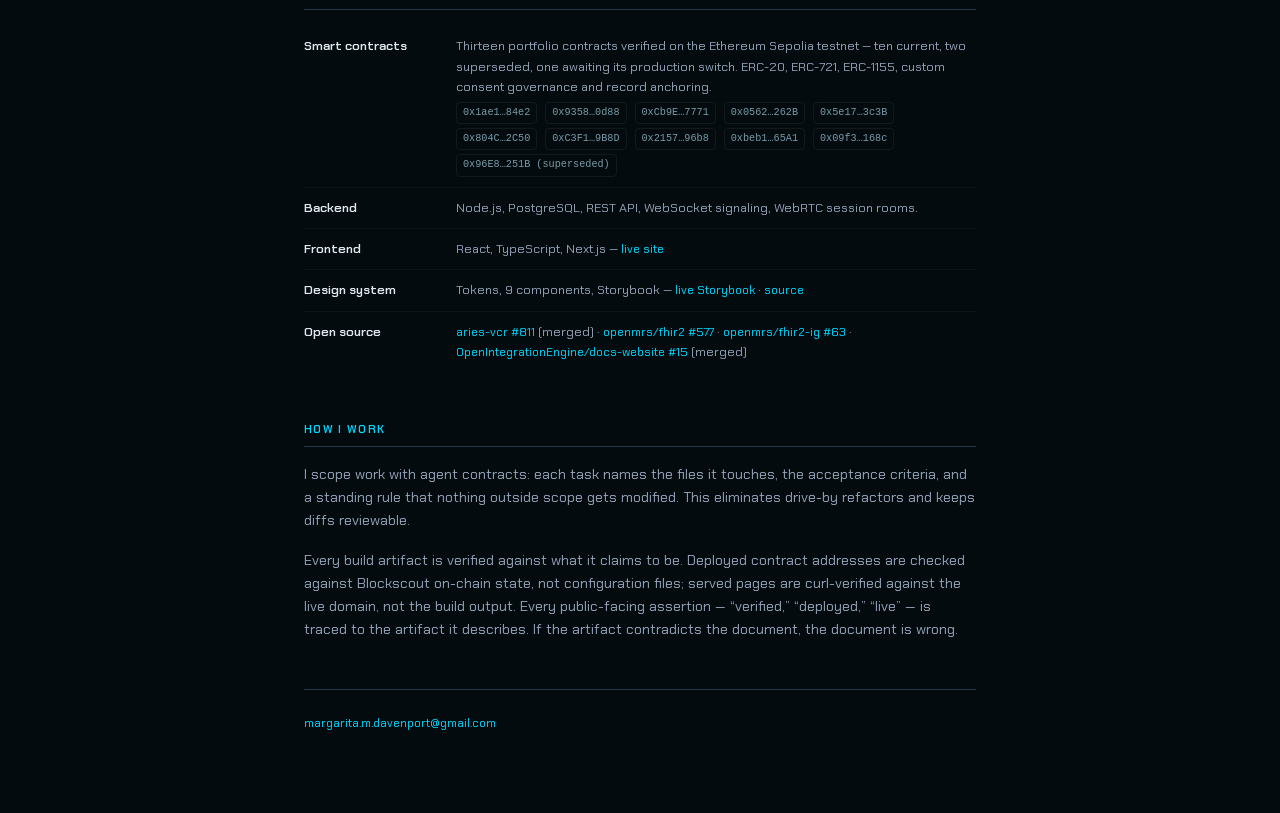
==== commit f16ac500: "fix: contract count matches the chain (13 portfolio contracts: 10 current, 2 superseded, 1 awaiting " ====
--- a/index.html
+++ b/index.html
@@ -84,8 +84,8 @@
   <p>
     I own it end to end: the authorization model, the session and identity
     layer, the component system the surfaces are built from, and the smart
-    contracts underneath. Eleven contracts deployed and source-verified on Ethereum Sepolia &mdash;
-    ten current, one superseded &mdash; covering token issuance, consent
+    contracts underneath. Thirteen portfolio contracts deployed and source-verified on the Ethereum Sepolia testnet &mdash;
+    ten current, two superseded, one awaiting its production switch &mdash; covering token issuance, consent
     governance, session attestation, and record anchoring.
   </p>
   <p>
@@ -150,7 +150,7 @@
   <div class="stack-row">
     <div class="stack-label">Smart contracts</div>
     <div class="stack-detail">
-      Eleven verified on Ethereum Sepolia &mdash; ten current, one superseded. ERC-20, ERC-721, ERC-1155, custom consent governance and record anchoring.
+      Thirteen portfolio contracts verified on the Ethereum Sepolia testnet &mdash; ten current, two superseded, one awaiting its production switch. ERC-20, ERC-721, ERC-1155, custom consent governance and record anchoring.
       <div class="contracts">
         <a href="https://eth-sepolia.blockscout.com/address/0x1ae1e10929f008d1f9883ce574a318abd86084e2" target="_blank" title="HypnoNeuroToken (ERC-20)">0x1ae1…84e2</a>
         <a href="https://eth-sepolia.blockscout.com/address/0x93583a7A24e50075c79b06db0be8Cf4D45B0bd88" target="_blank" title="EHTv2 (ERC-20)">0x9358…0d88</a>
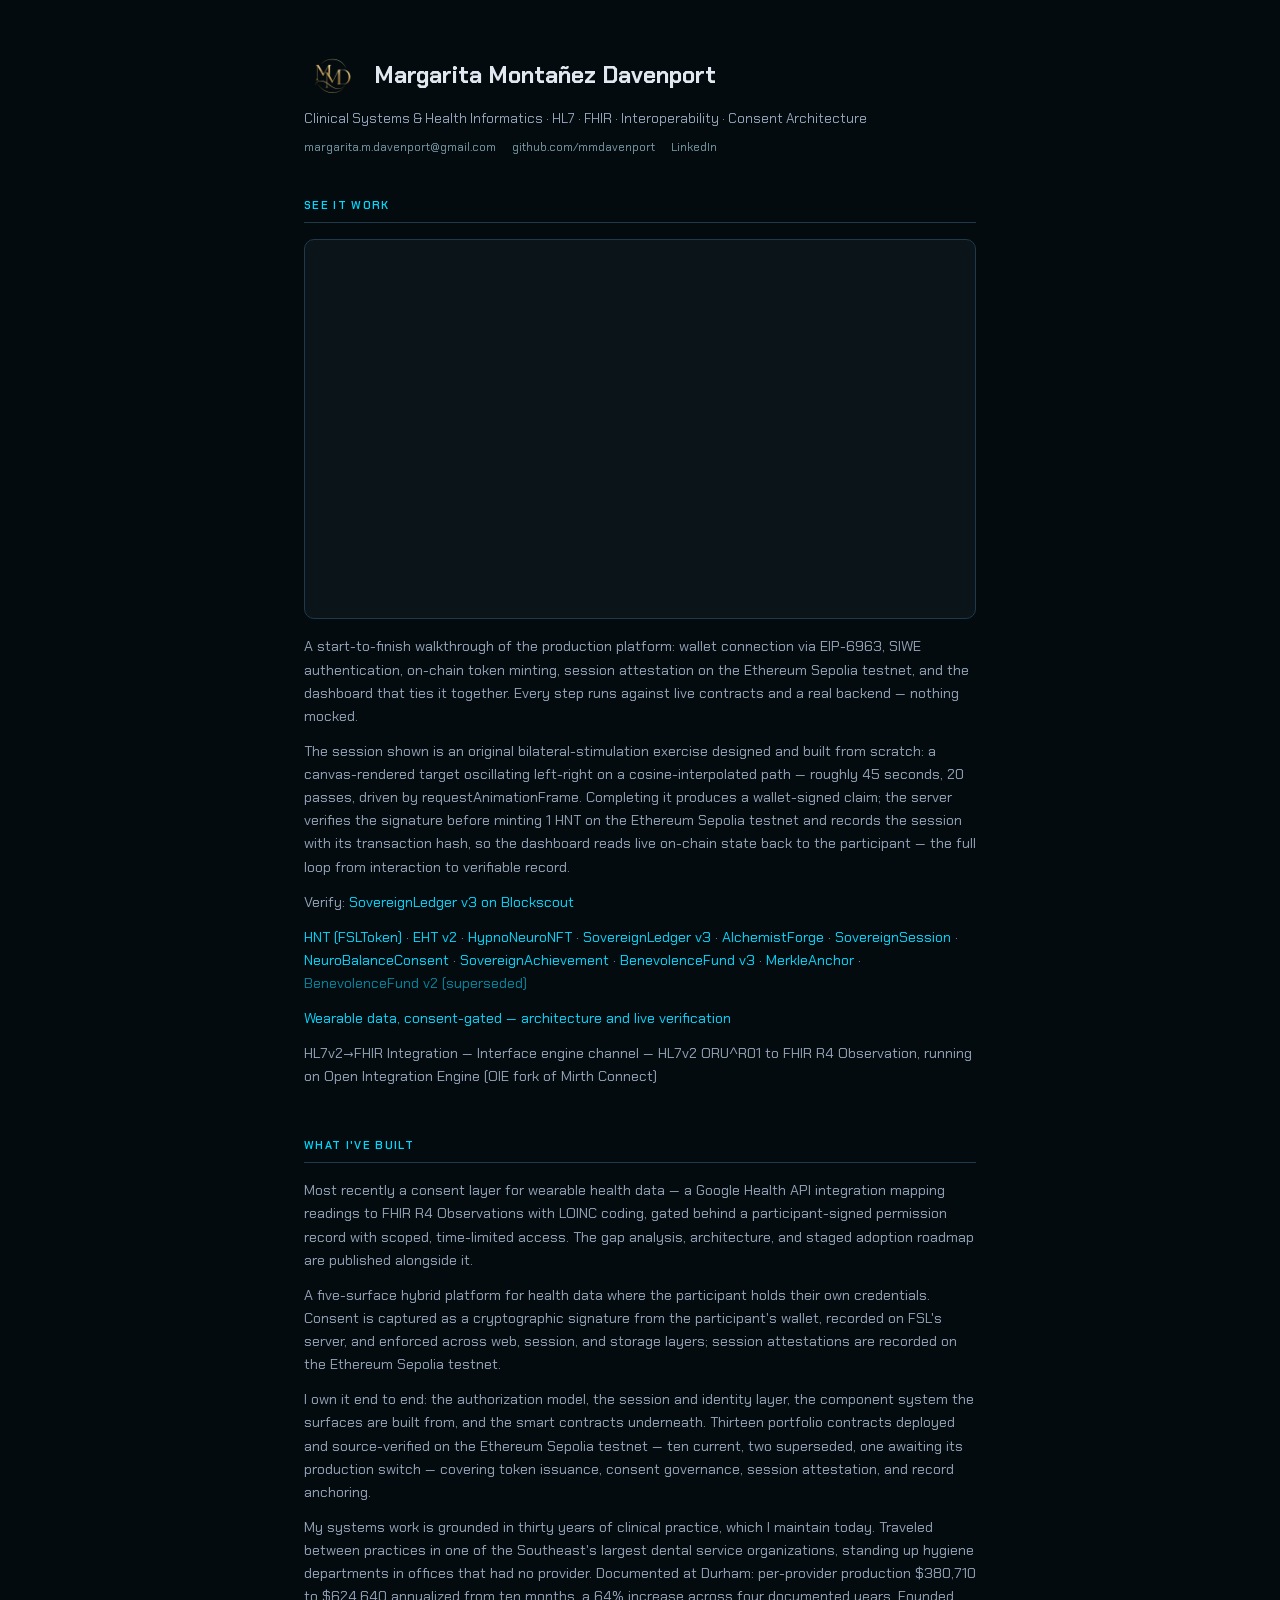
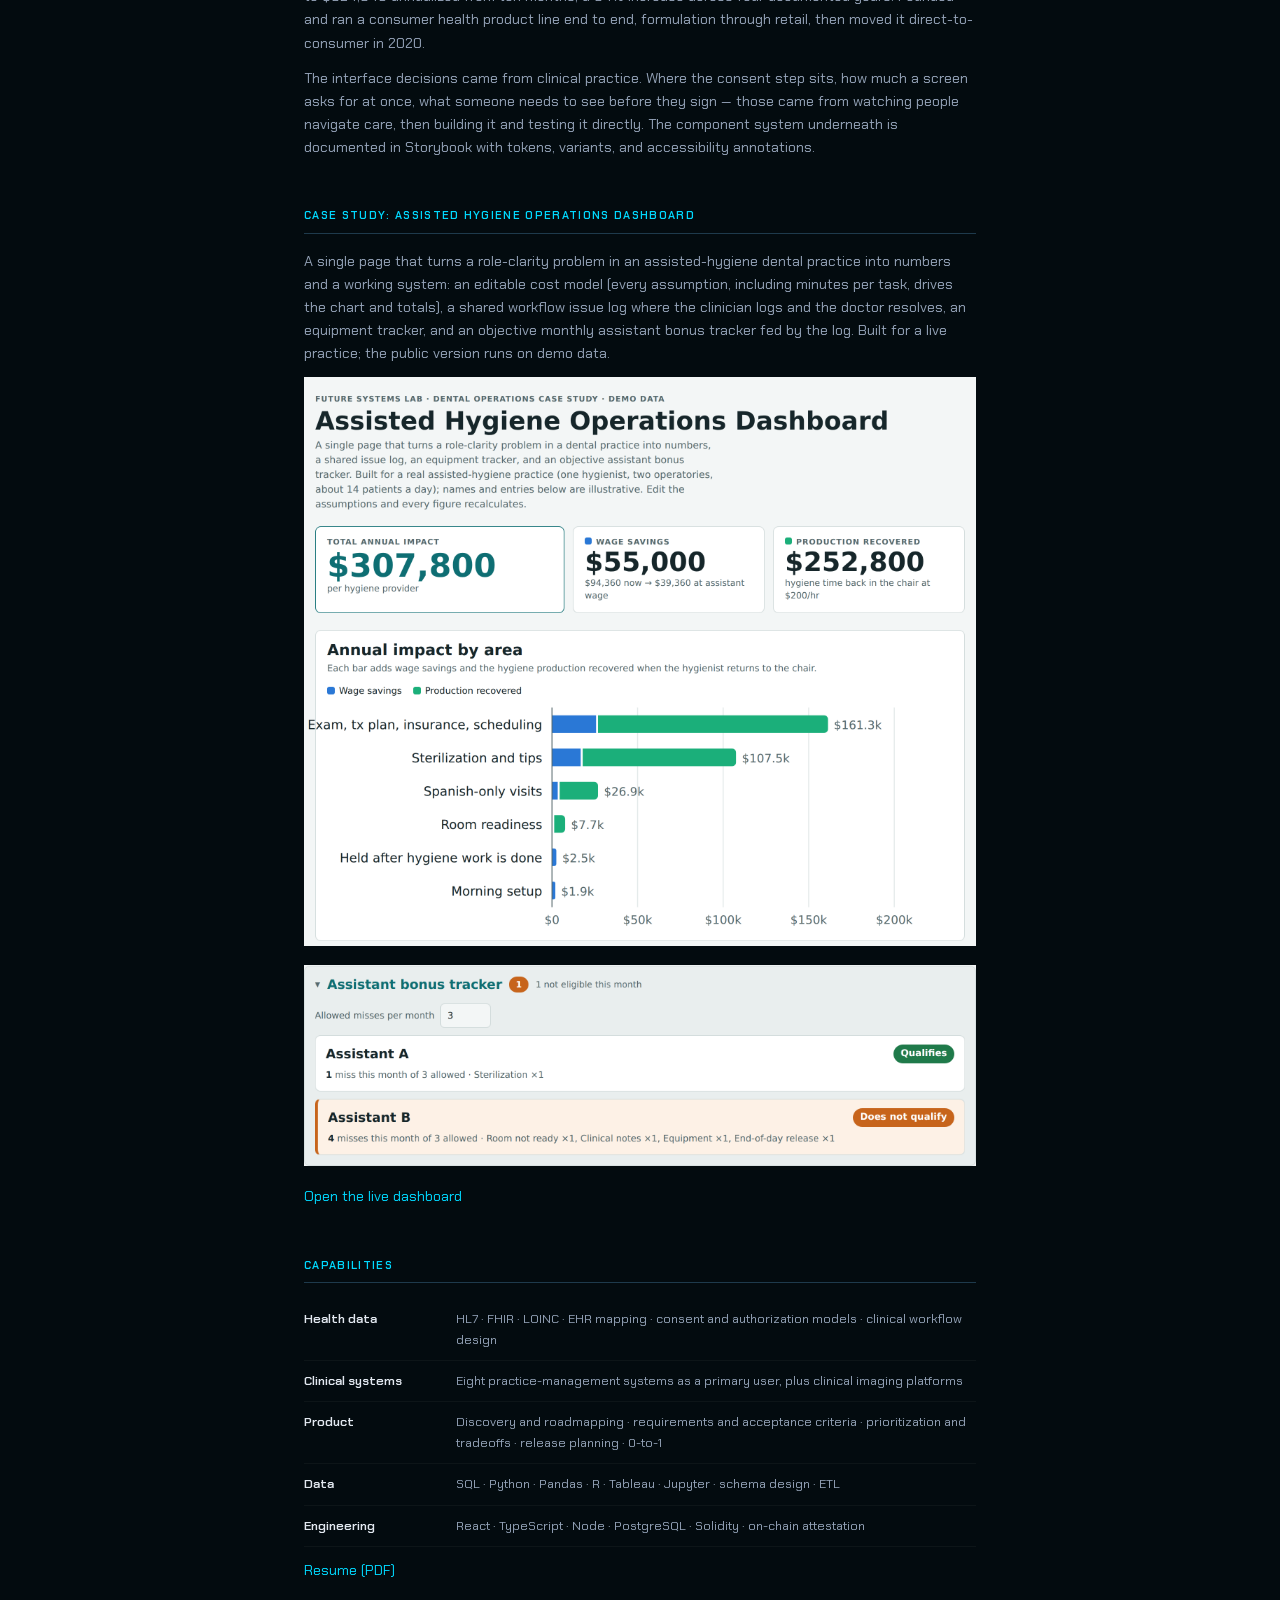
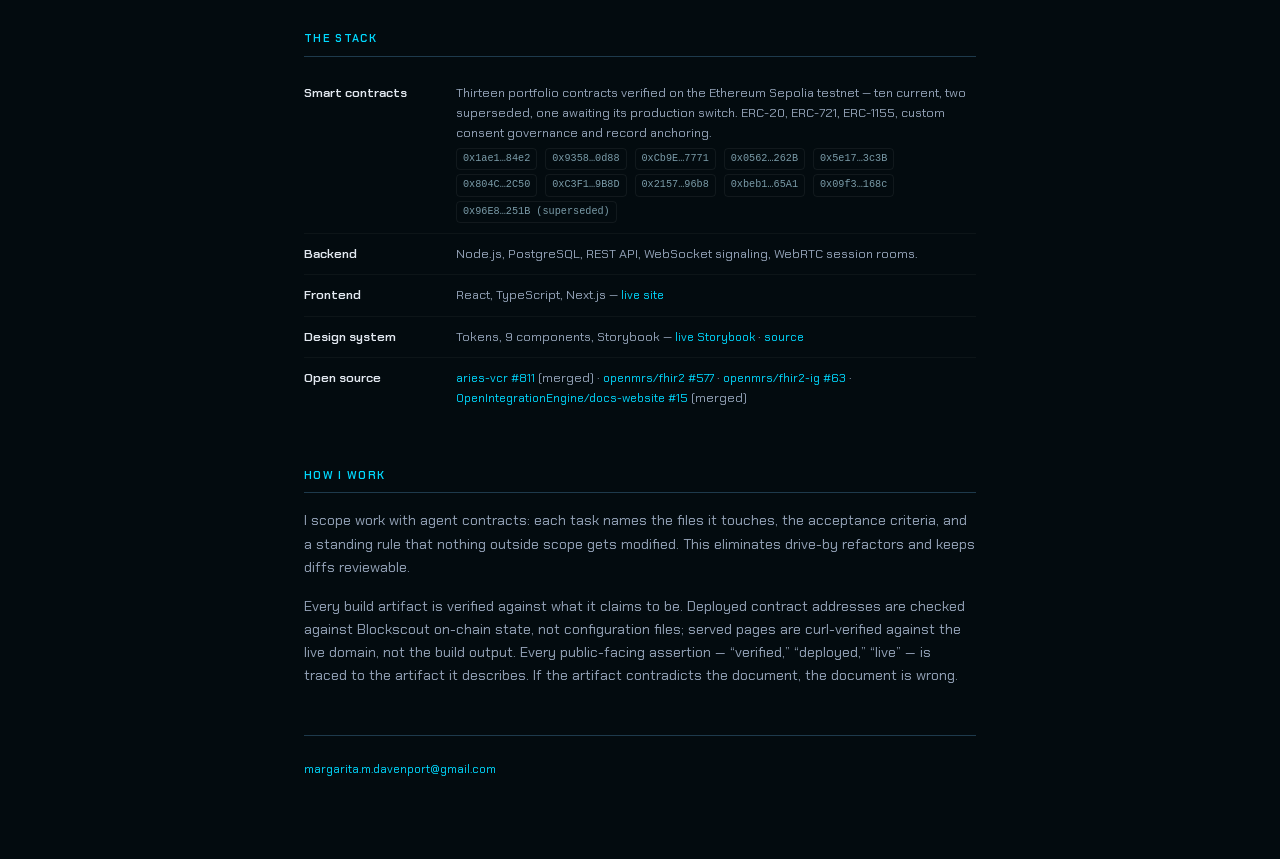
==== commit 3e8e728b: "fix(resume): CSU Global, Ethereum Sepolia testnet, consent wording; re-render PDF Education institut" ====
--- a/index.html
+++ b/index.html
@@ -32,7 +32,7 @@
   <p>
     A start-to-finish walkthrough of the production platform: wallet
     connection via EIP-6963, SIWE authentication, on-chain token minting,
-    session attestation on Sepolia, and the dashboard that ties it together.
+    session attestation on the Ethereum Sepolia testnet, and the dashboard that ties it together.
     Every step runs against live contracts and a real backend &mdash; nothing
     mocked.
   </p>
@@ -41,7 +41,7 @@
     built from scratch: a canvas-rendered target oscillating left-right on a
     cosine-interpolated path &mdash; roughly 45 seconds, 20 passes, driven by
     requestAnimationFrame. Completing it produces a wallet-signed claim; the
-    server verifies the signature before minting 1 HNT on Sepolia and records the
+    server verifies the signature before minting 1 HNT on the Ethereum Sepolia testnet and records the
     session with its transaction hash, so the dashboard reads live on-chain state
     back to the participant &mdash; the full loop from interaction to verifiable record.
   </p>
@@ -78,8 +78,9 @@
   <p>
     A five-surface hybrid platform for health data where the participant holds
     their own credentials. Consent is captured as a cryptographic signature
-    from the participant's wallet, attested on-chain, and enforced across
-    web, session, and storage layers.
+    from the participant's wallet, recorded on FSL's server, and enforced across
+    web, session, and storage layers; session attestations are recorded on the
+    Ethereum Sepolia testnet.
   </p>
   <p>
     I own it end to end: the authorization model, the session and identity
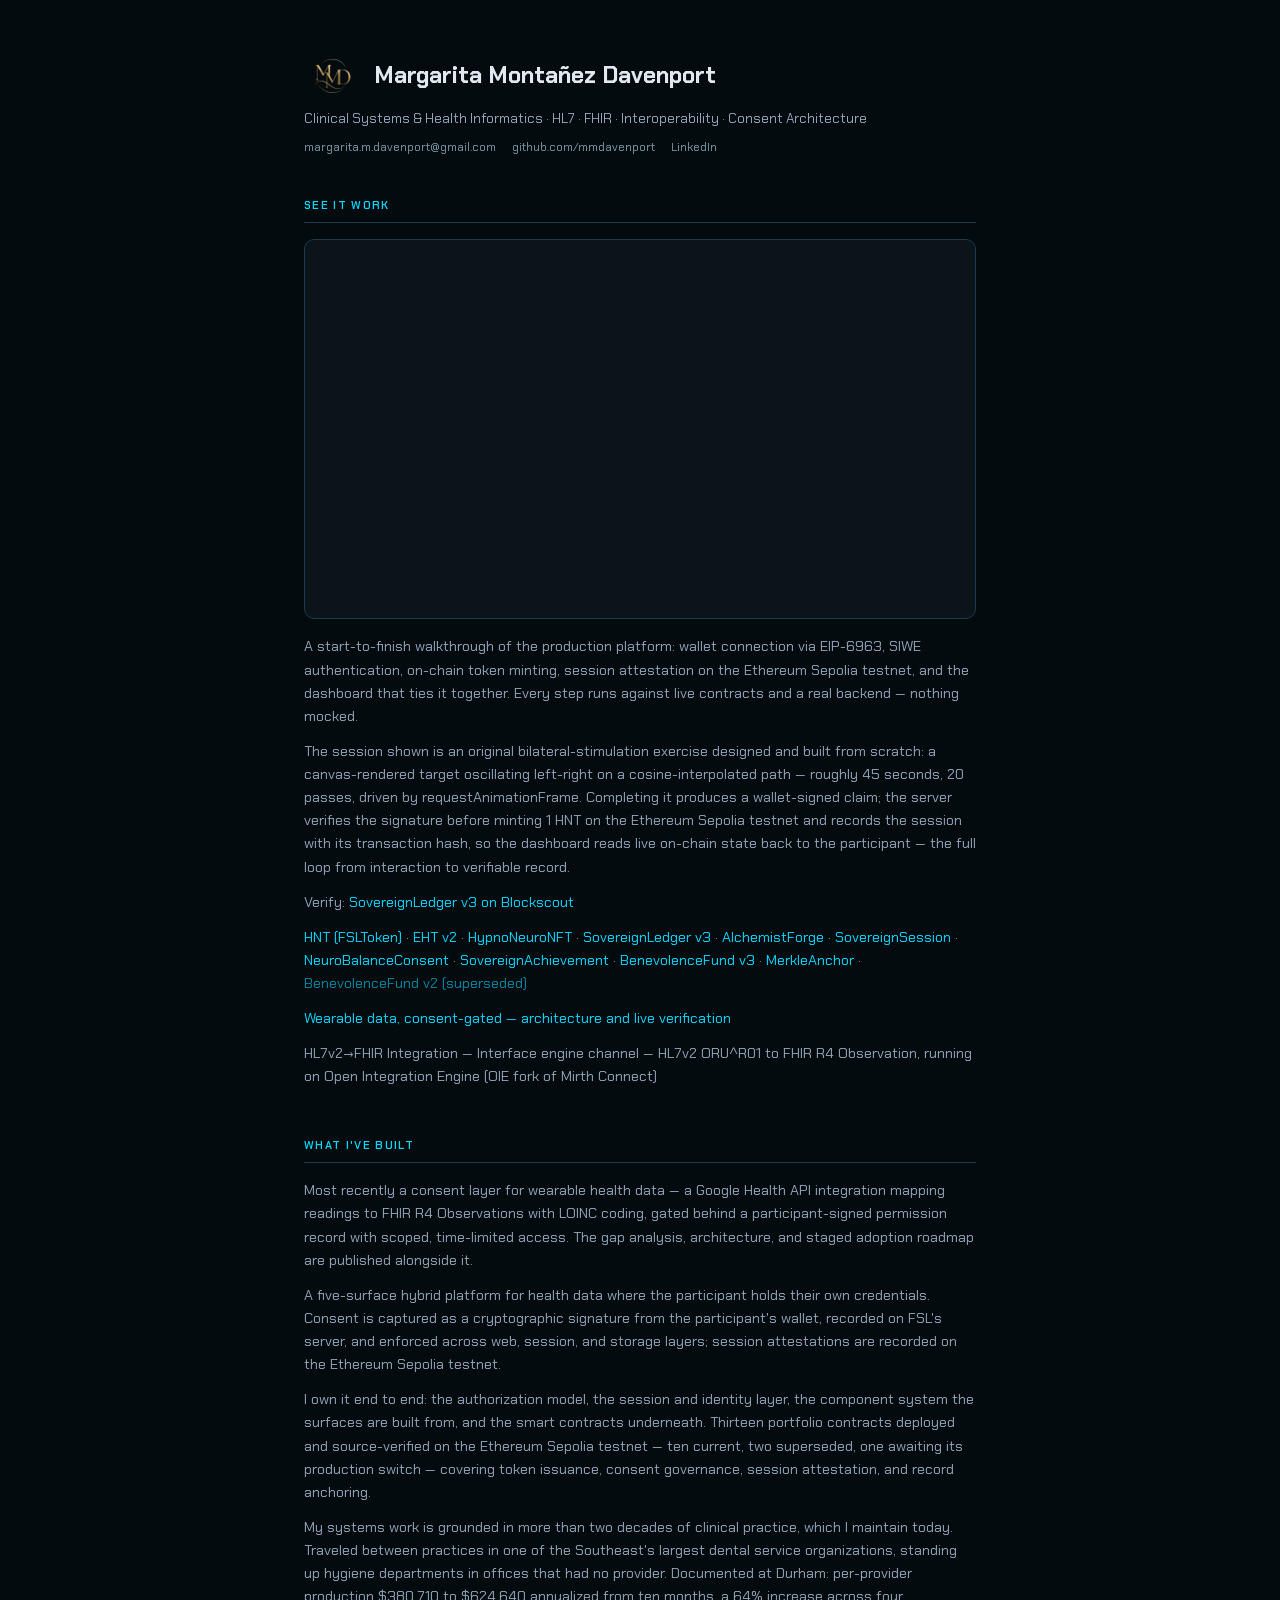
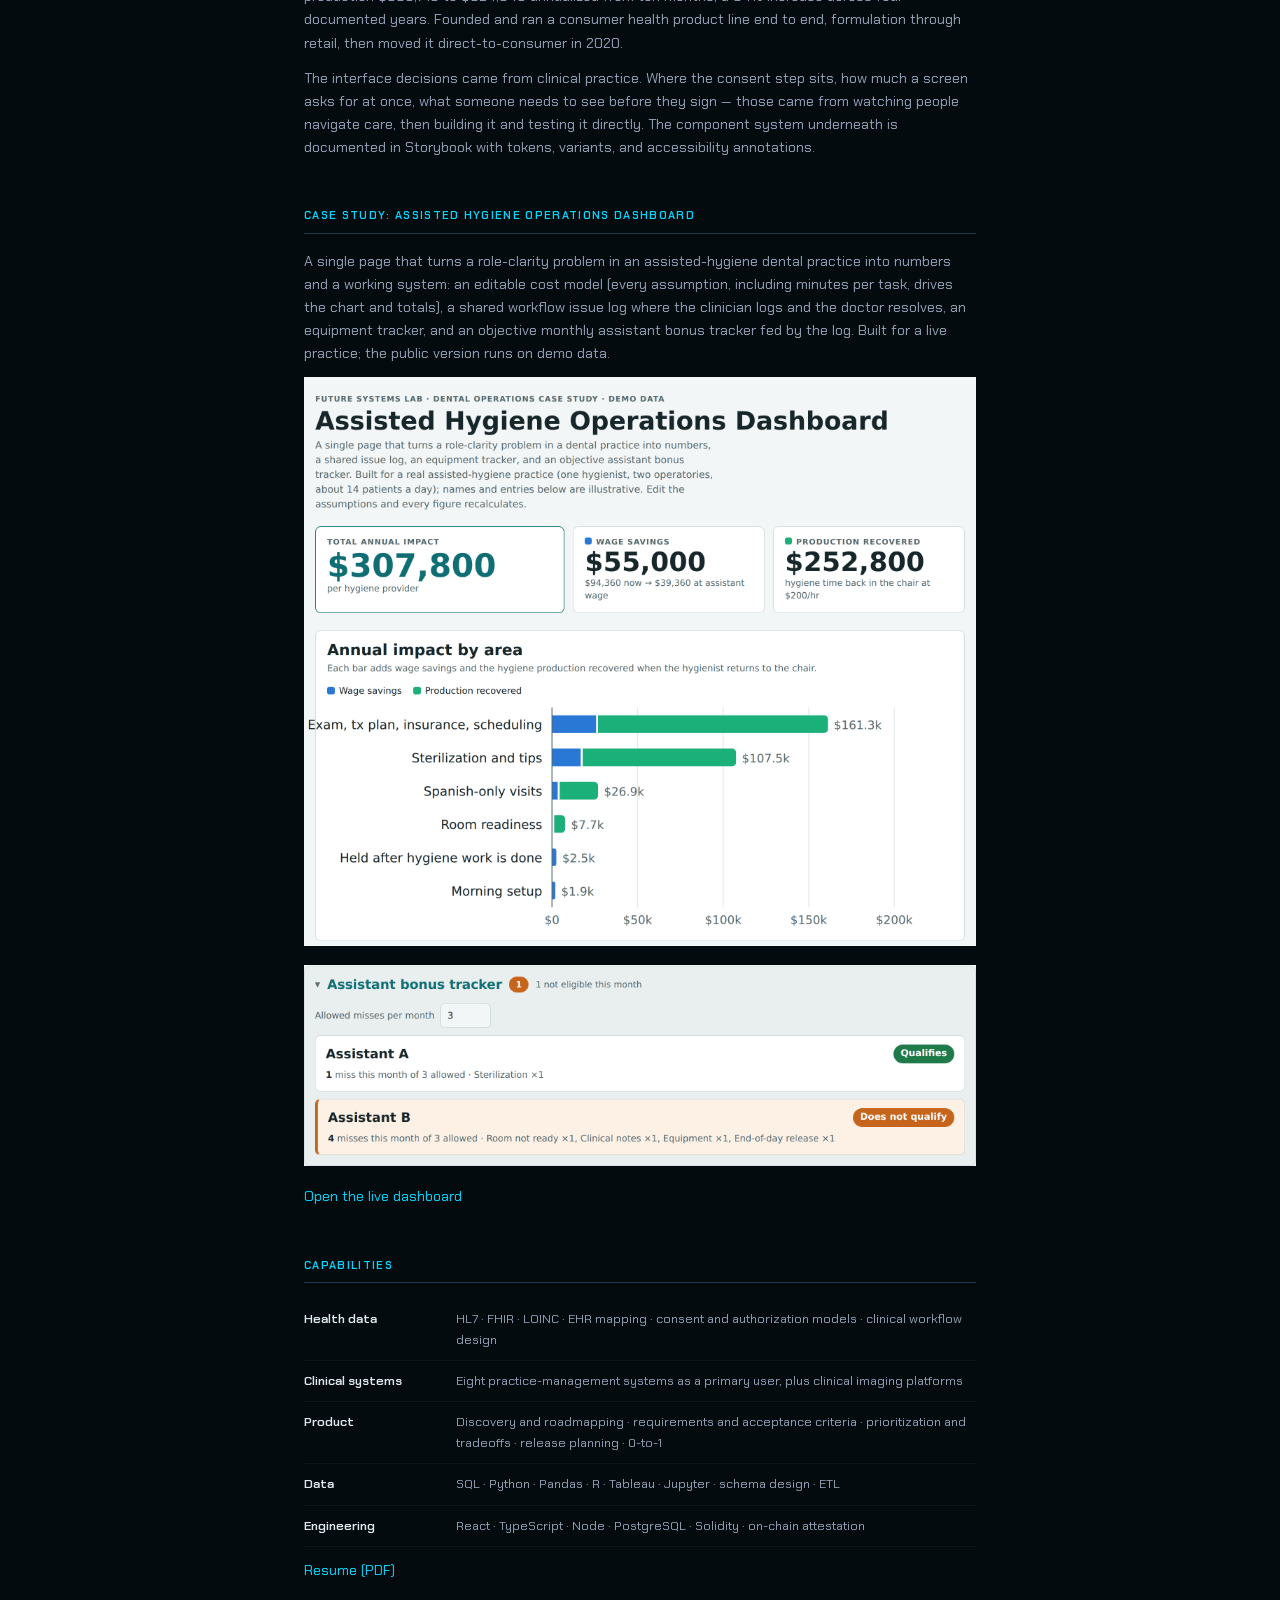
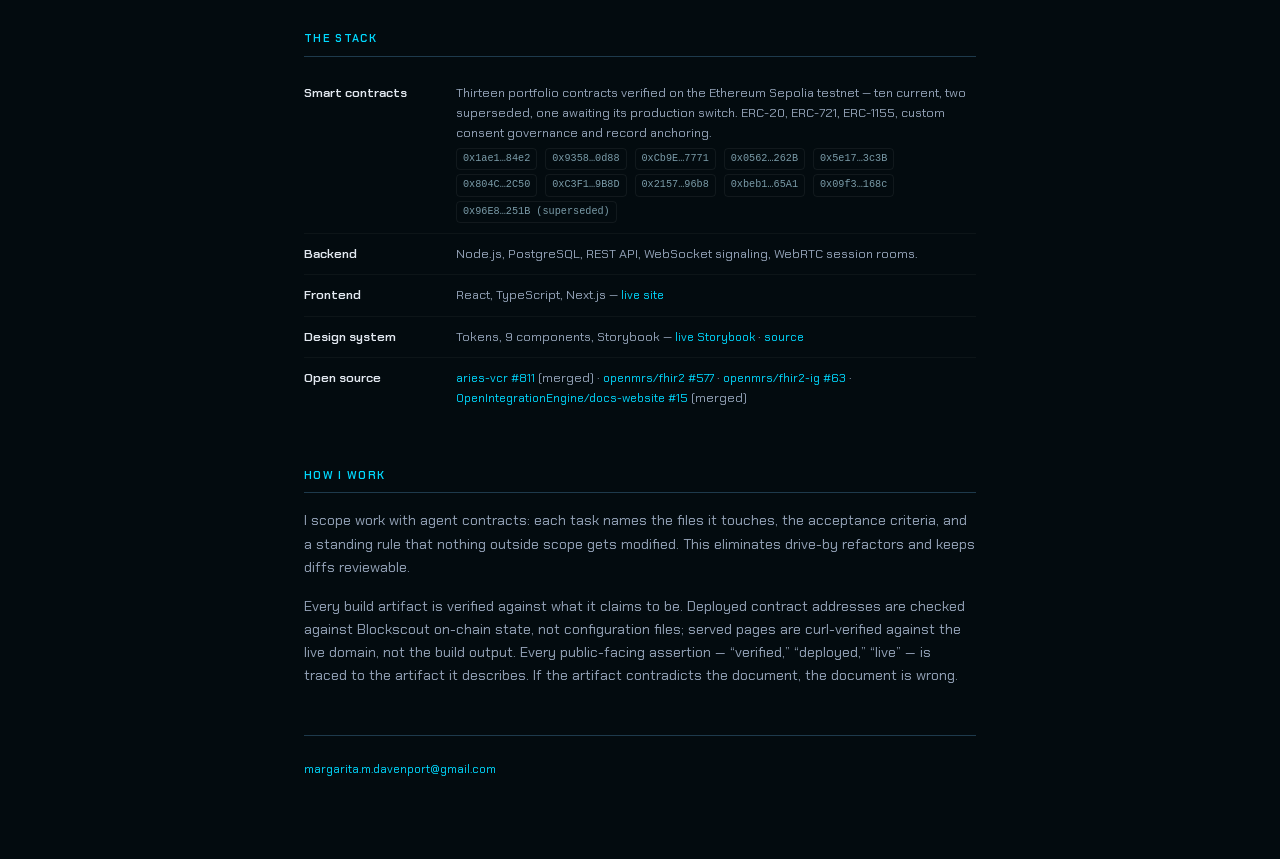
==== commit 024edbf5: "fix(resume): more than two decades in clinical practice index.html and resume.html: "thirty years" b" ====
--- a/index.html
+++ b/index.html
@@ -90,7 +90,7 @@
     governance, session attestation, and record anchoring.
   </p>
   <p>
-    My systems work is grounded in thirty years of clinical practice, which I maintain today. Traveled between practices in one of the Southeast's largest dental service organizations, standing up hygiene departments in offices that had no provider. Documented at Durham: per-provider production $380,710 to $624,640 annualized from ten months, a 64% increase across four documented years. Founded and ran a consumer health product line end to end, formulation through retail, then moved it direct-to-consumer in 2020.
+    My systems work is grounded in more than two decades of clinical practice, which I maintain today. Traveled between practices in one of the Southeast's largest dental service organizations, standing up hygiene departments in offices that had no provider. Documented at Durham: per-provider production $380,710 to $624,640 annualized from ten months, a 64% increase across four documented years. Founded and ran a consumer health product line end to end, formulation through retail, then moved it direct-to-consumer in 2020.
   </p>
   <p>
     The interface decisions came from clinical practice. Where the consent step sits, how much a screen asks
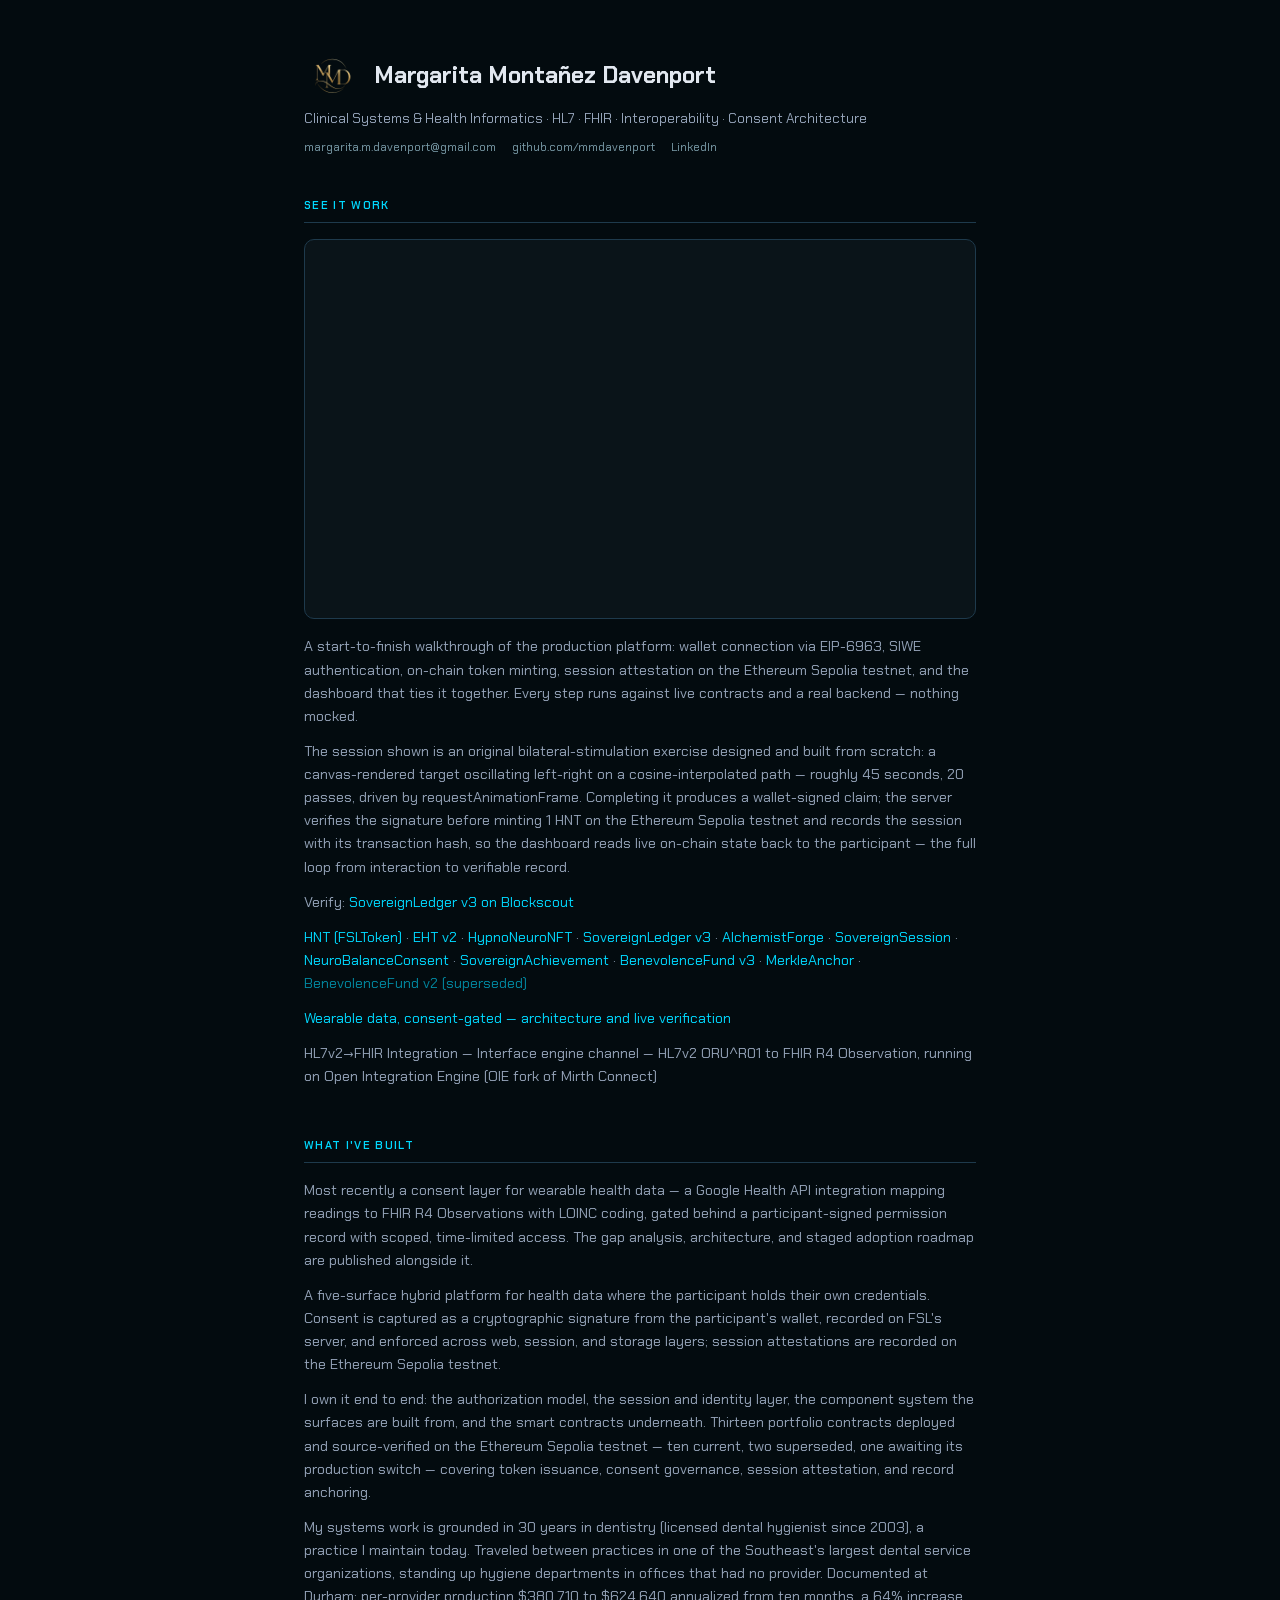
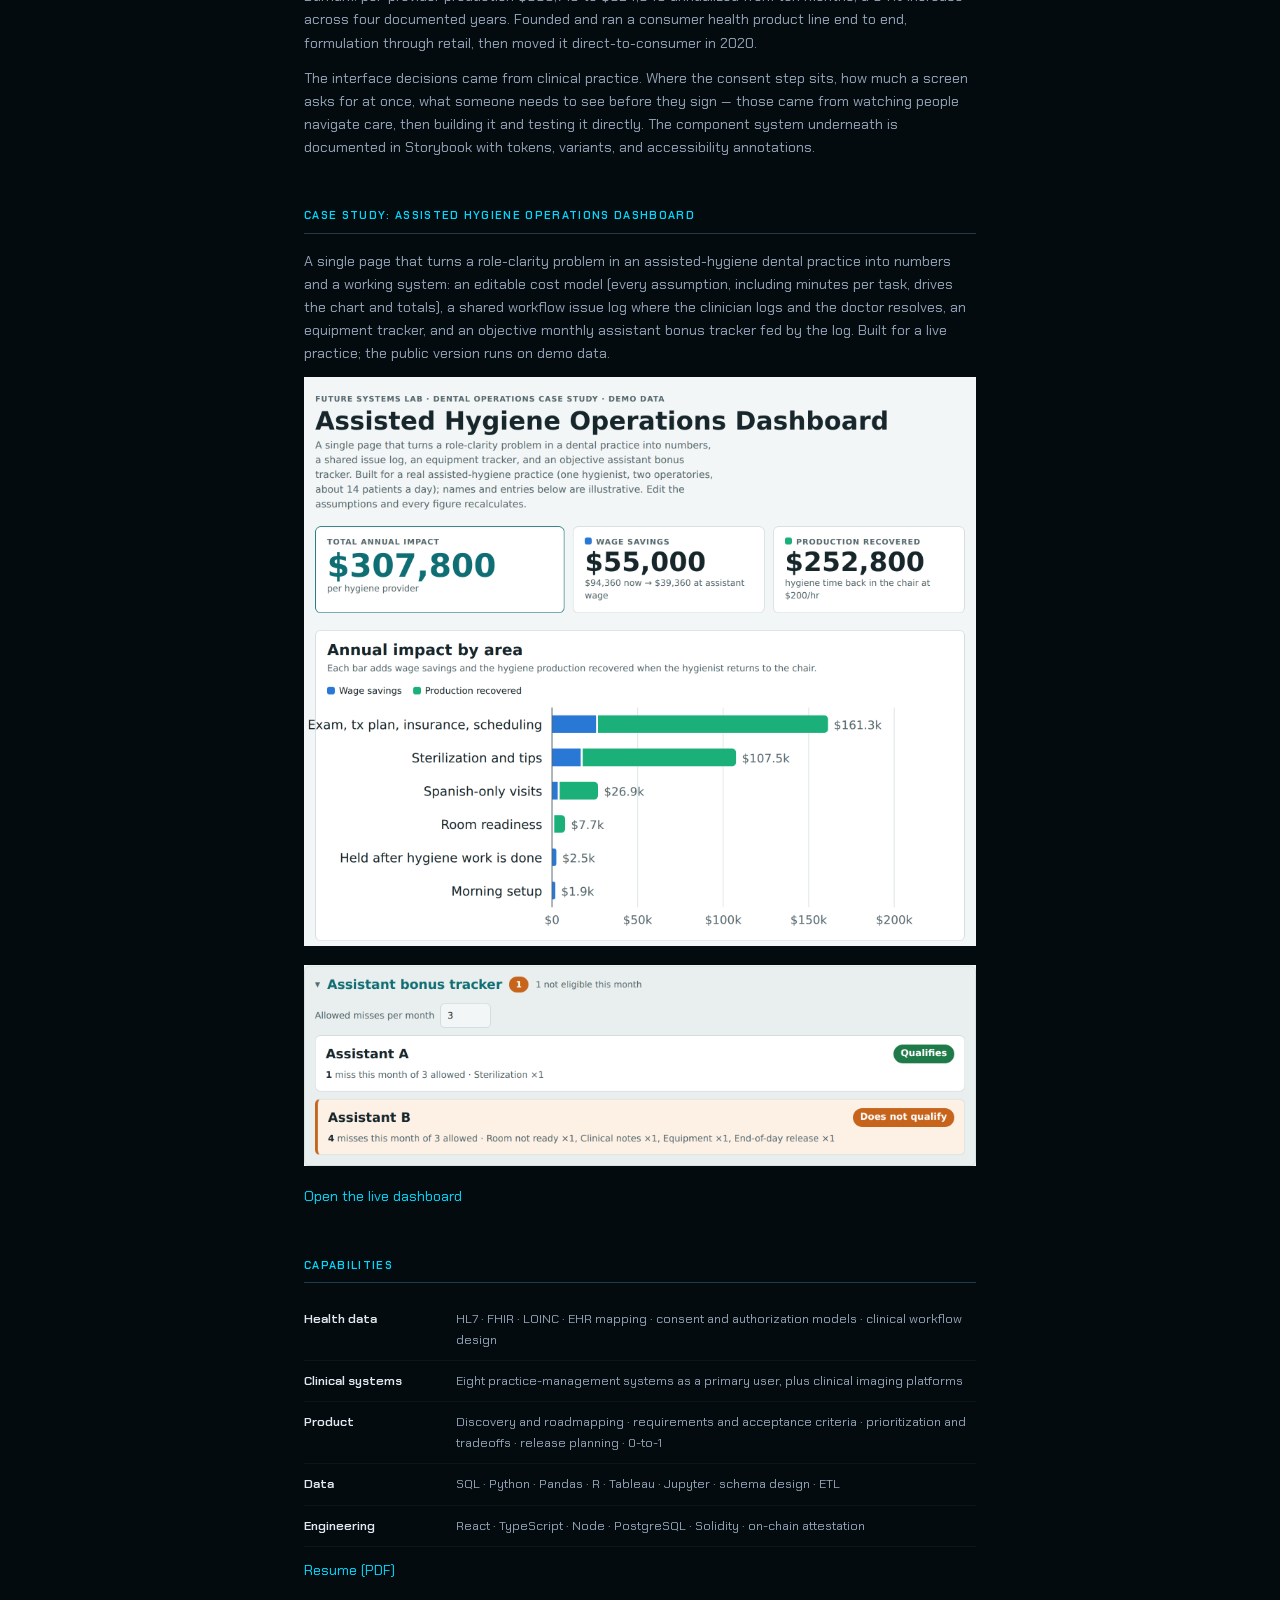
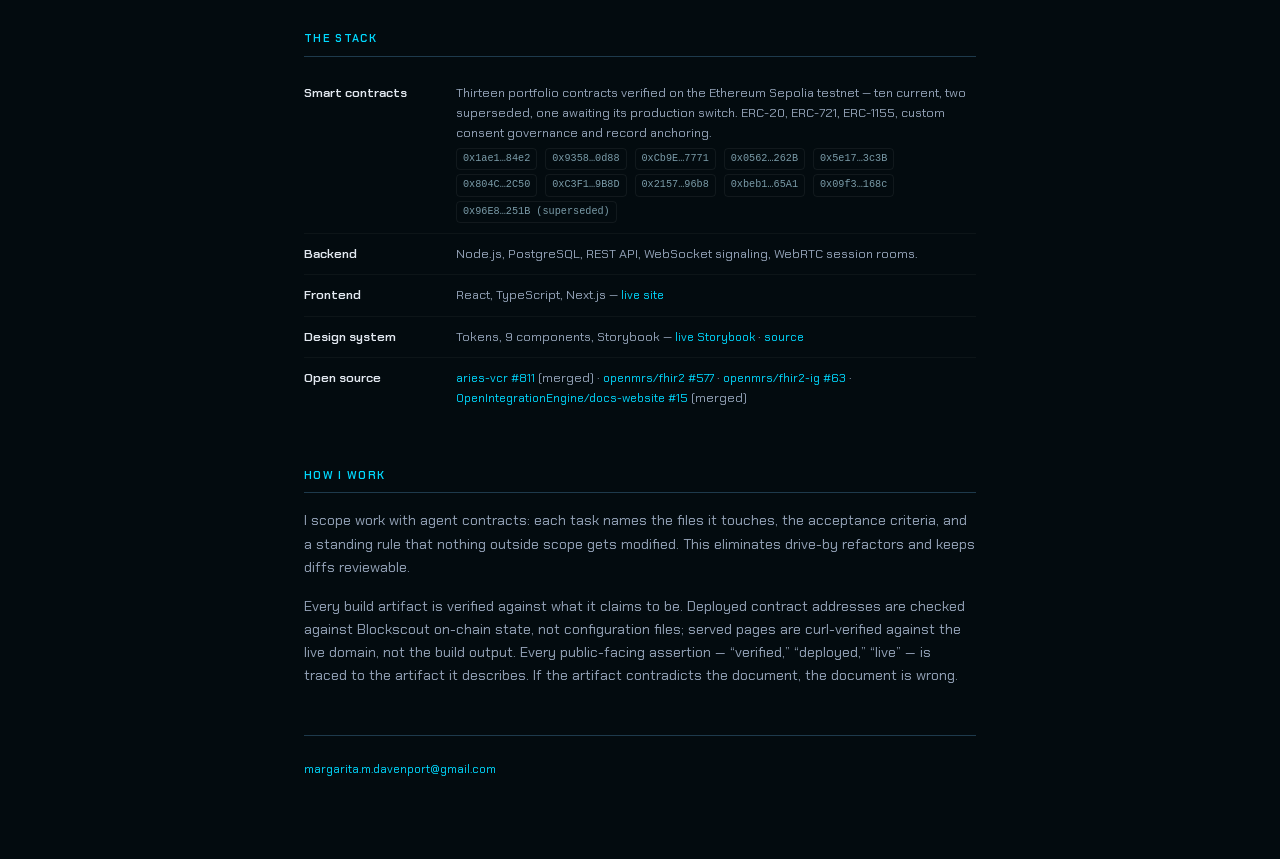
==== commit a768b2db: "fix(resume): 30 years in dentistry; licensed dental hygienist since 2003 index.html and resume.html " ====
--- a/index.html
+++ b/index.html
@@ -90,7 +90,7 @@
     governance, session attestation, and record anchoring.
   </p>
   <p>
-    My systems work is grounded in more than two decades of clinical practice, which I maintain today. Traveled between practices in one of the Southeast's largest dental service organizations, standing up hygiene departments in offices that had no provider. Documented at Durham: per-provider production $380,710 to $624,640 annualized from ten months, a 64% increase across four documented years. Founded and ran a consumer health product line end to end, formulation through retail, then moved it direct-to-consumer in 2020.
+    My systems work is grounded in 30 years in dentistry (licensed dental hygienist since 2003), a practice I maintain today. Traveled between practices in one of the Southeast's largest dental service organizations, standing up hygiene departments in offices that had no provider. Documented at Durham: per-provider production $380,710 to $624,640 annualized from ten months, a 64% increase across four documented years. Founded and ran a consumer health product line end to end, formulation through retail, then moved it direct-to-consumer in 2020.
   </p>
   <p>
     The interface decisions came from clinical practice. Where the consent step sits, how much a screen asks
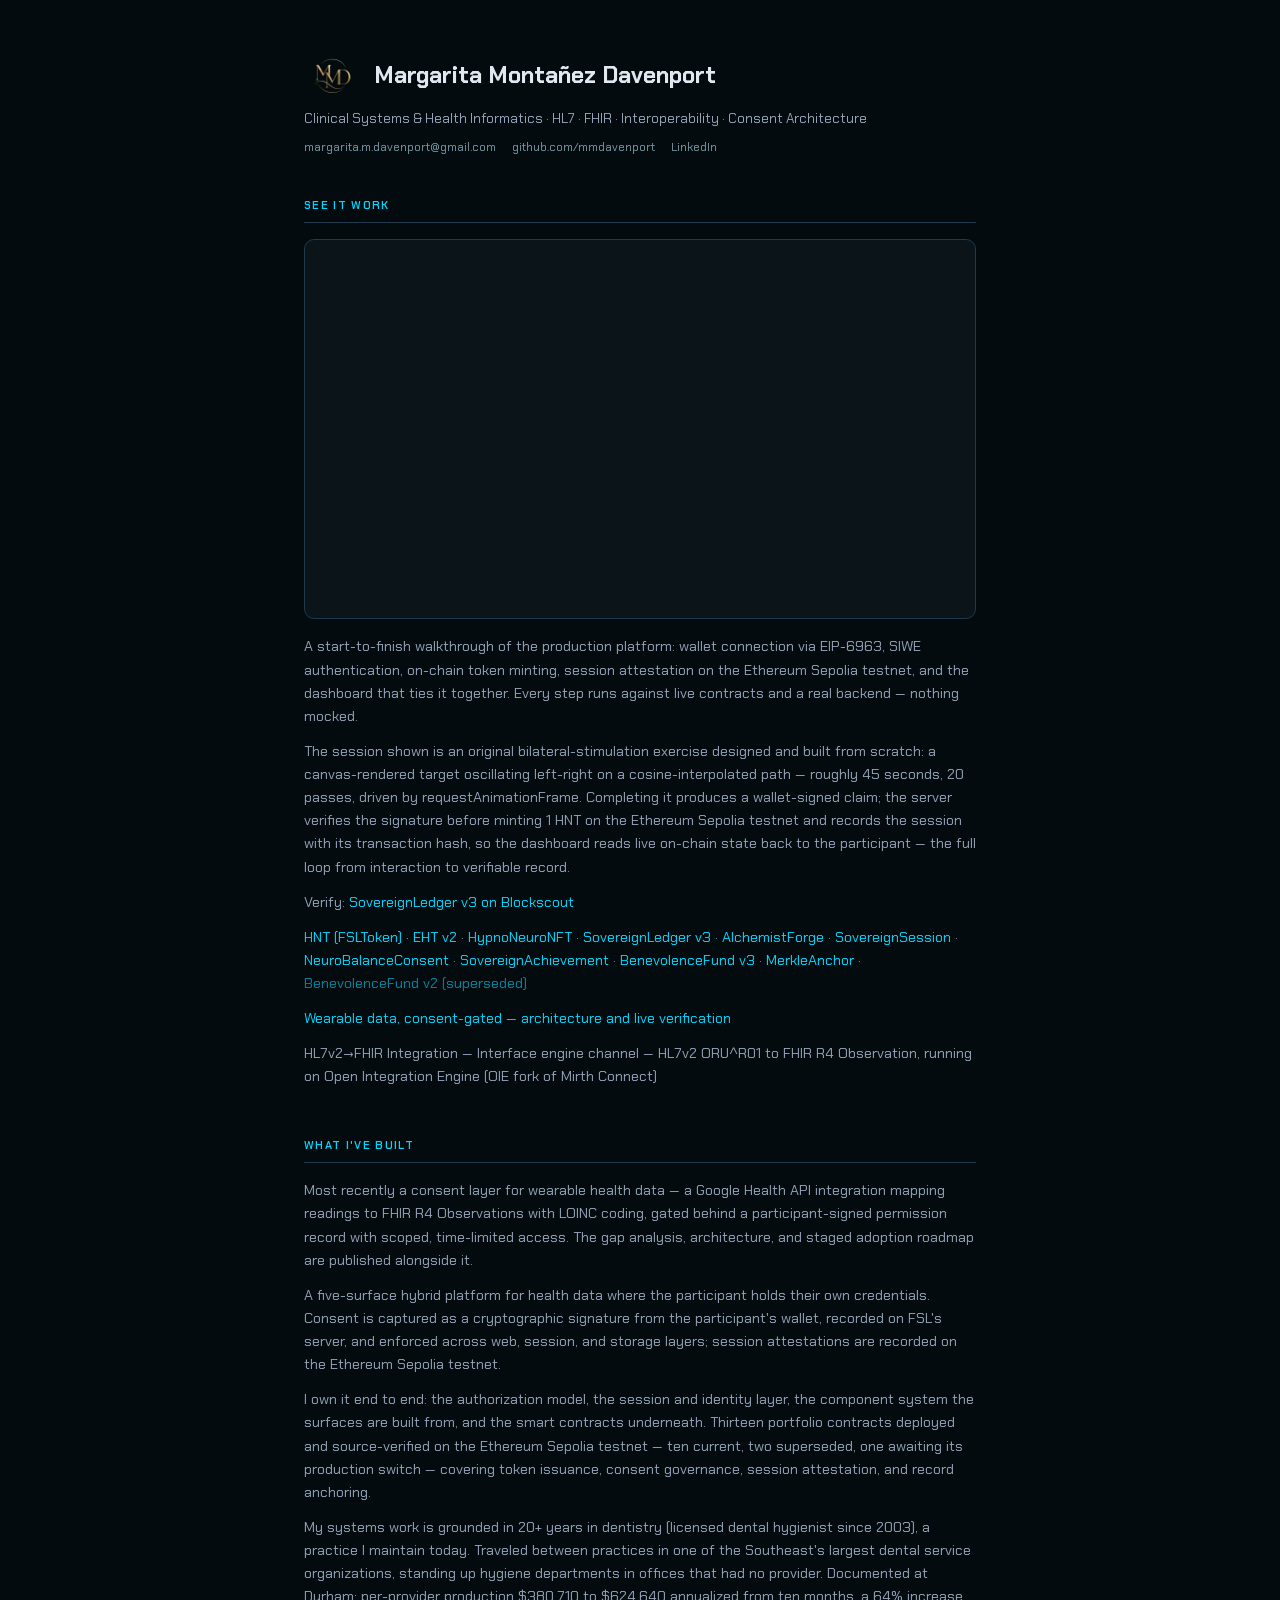
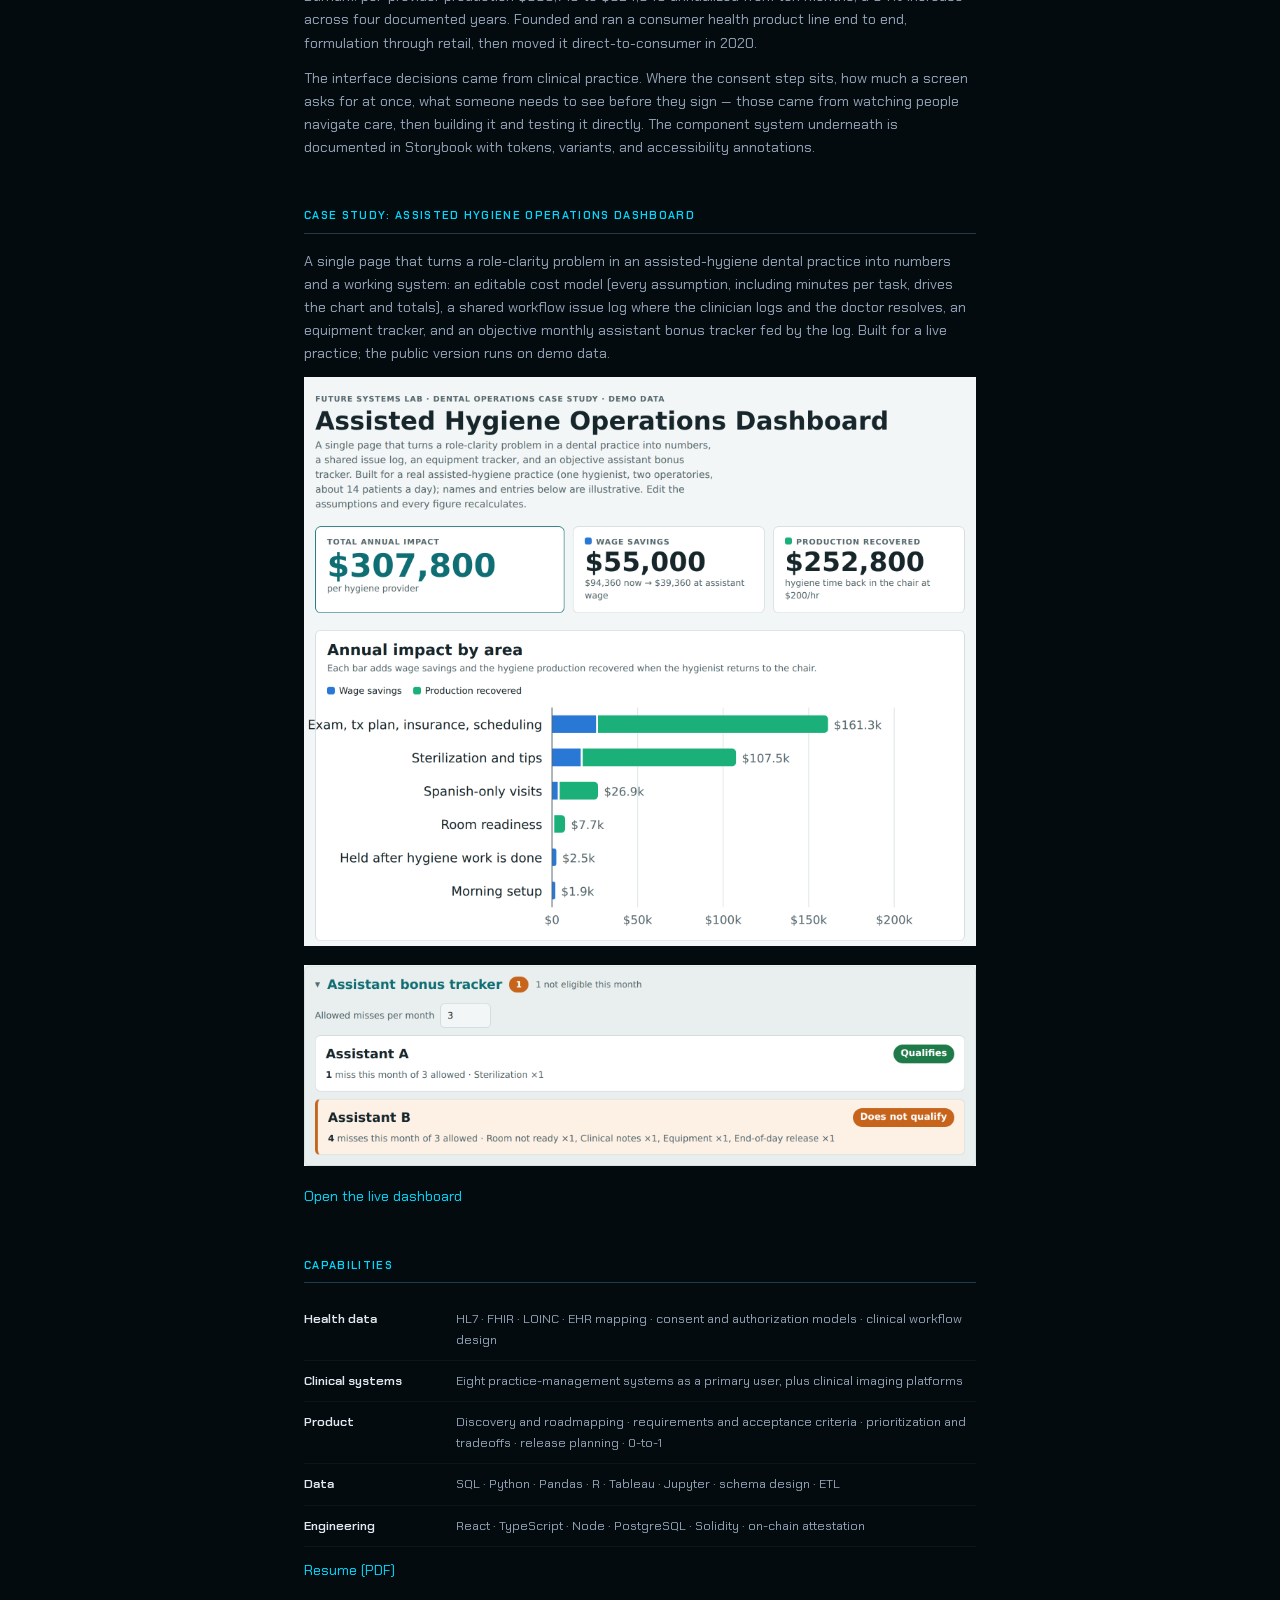
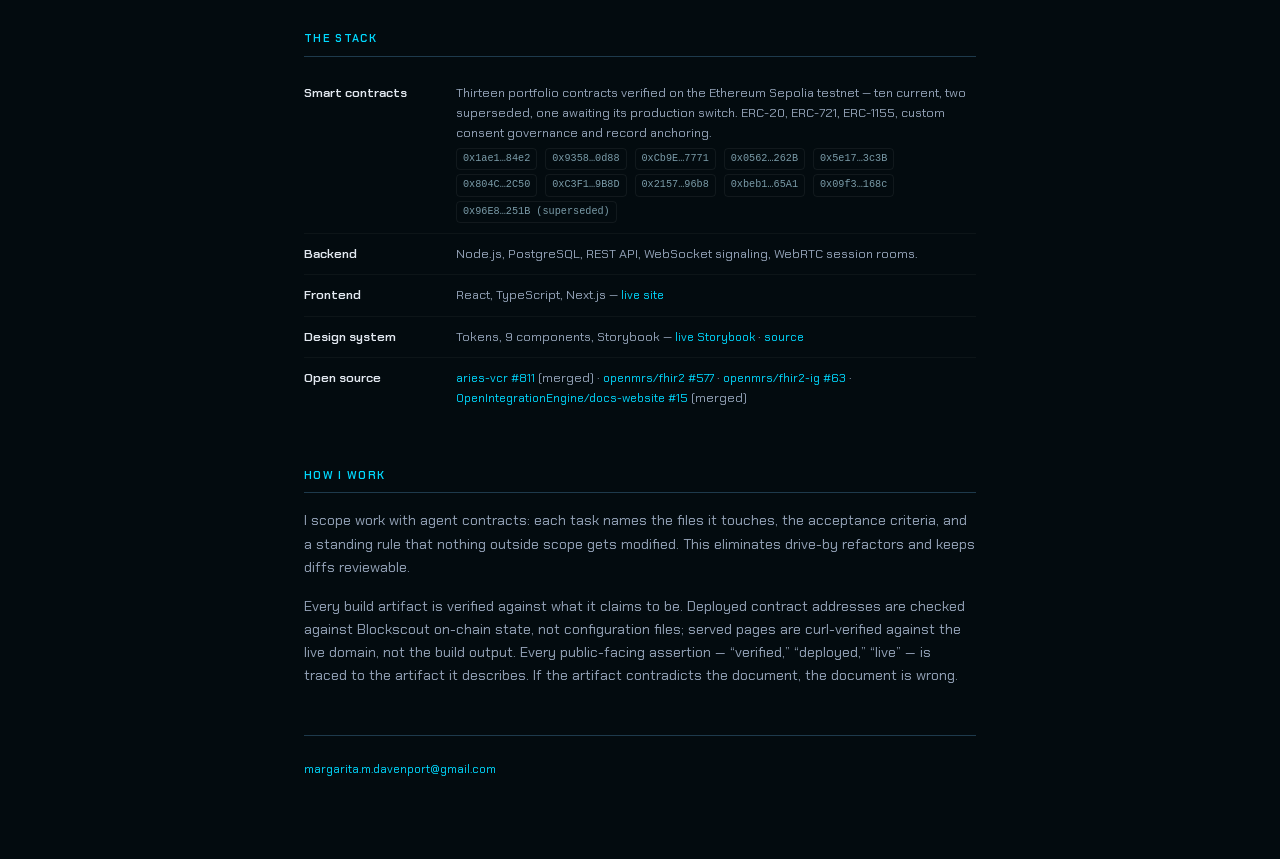
==== commit 0786b35d: "fix(resume): 20+ years in dentistry index.html and resume.html: "30 years in dentistry" becomes "20+" ====
--- a/index.html
+++ b/index.html
@@ -90,7 +90,7 @@
     governance, session attestation, and record anchoring.
   </p>
   <p>
-    My systems work is grounded in 30 years in dentistry (licensed dental hygienist since 2003), a practice I maintain today. Traveled between practices in one of the Southeast's largest dental service organizations, standing up hygiene departments in offices that had no provider. Documented at Durham: per-provider production $380,710 to $624,640 annualized from ten months, a 64% increase across four documented years. Founded and ran a consumer health product line end to end, formulation through retail, then moved it direct-to-consumer in 2020.
+    My systems work is grounded in 20+ years in dentistry (licensed dental hygienist since 2003), a practice I maintain today. Traveled between practices in one of the Southeast's largest dental service organizations, standing up hygiene departments in offices that had no provider. Documented at Durham: per-provider production $380,710 to $624,640 annualized from ten months, a 64% increase across four documented years. Founded and ran a consumer health product line end to end, formulation through retail, then moved it direct-to-consumer in 2020.
   </p>
   <p>
     The interface decisions came from clinical practice. Where the consent step sits, how much a screen asks
